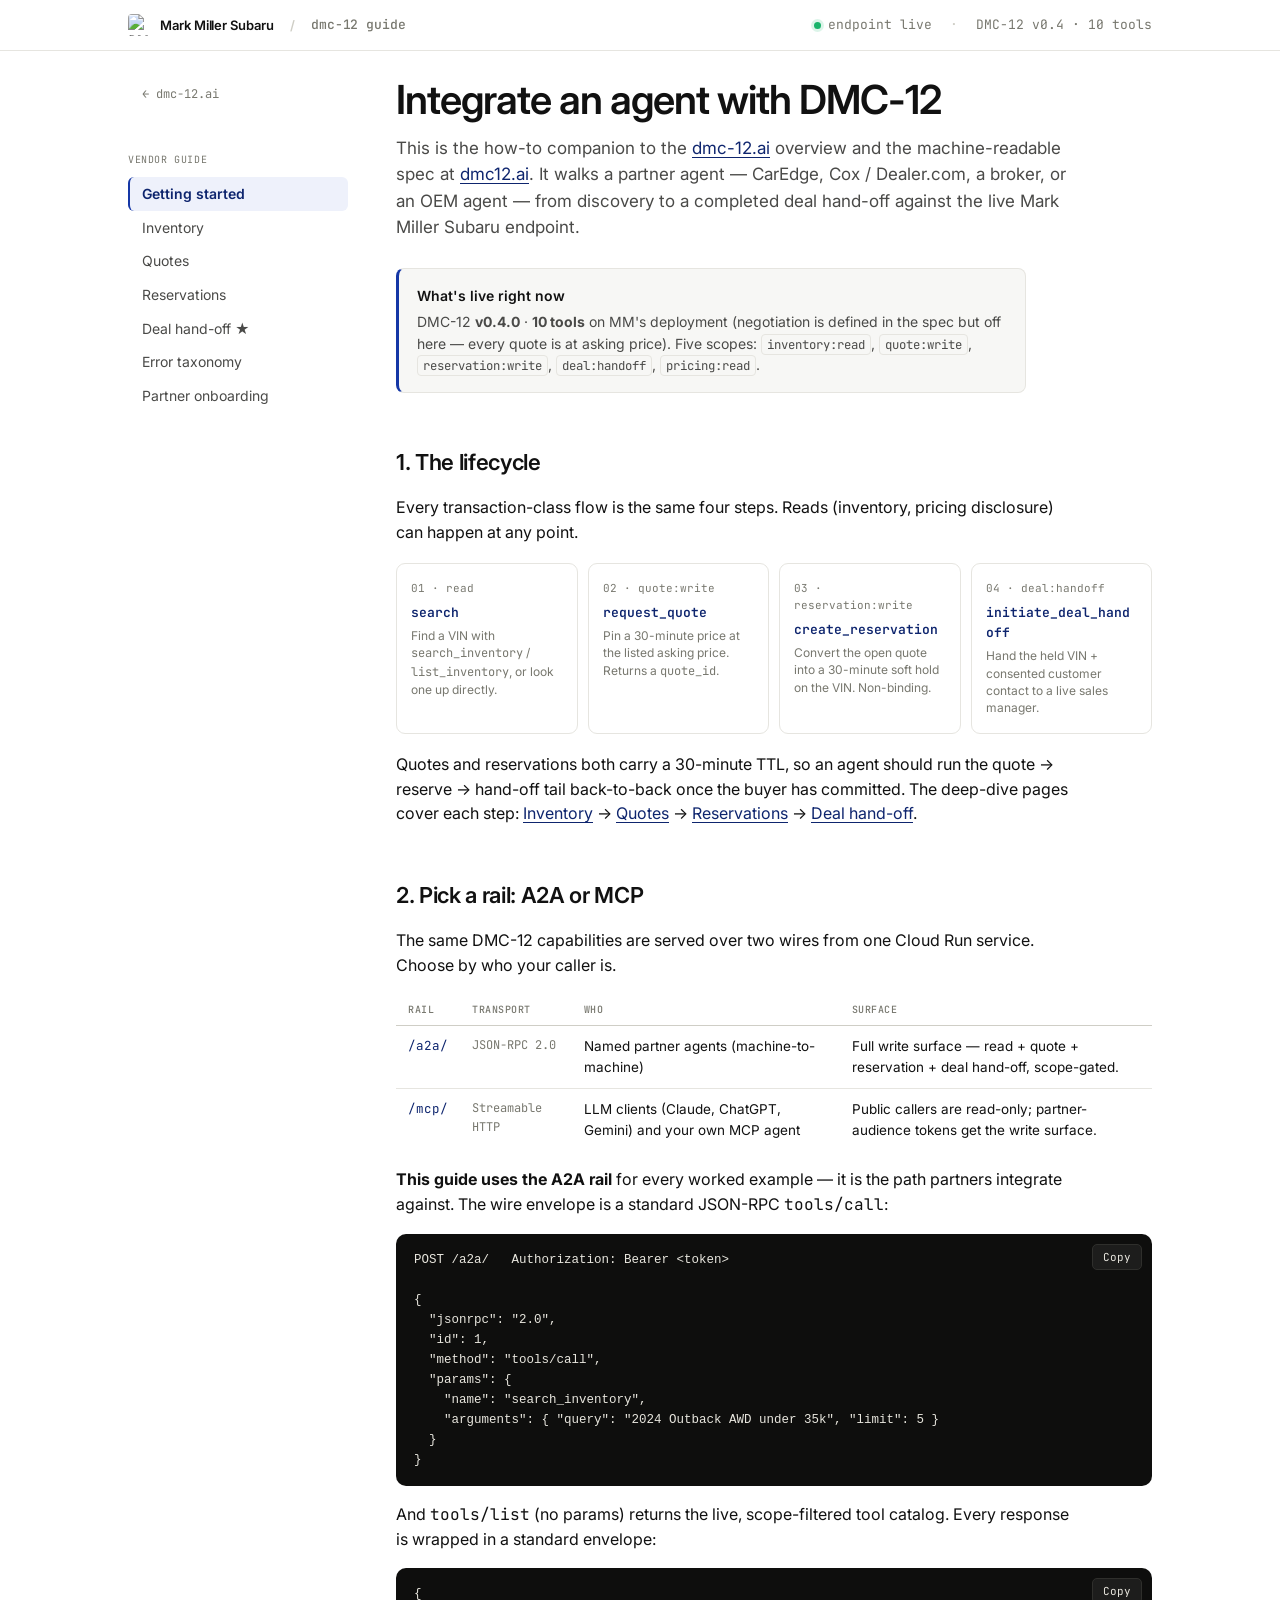
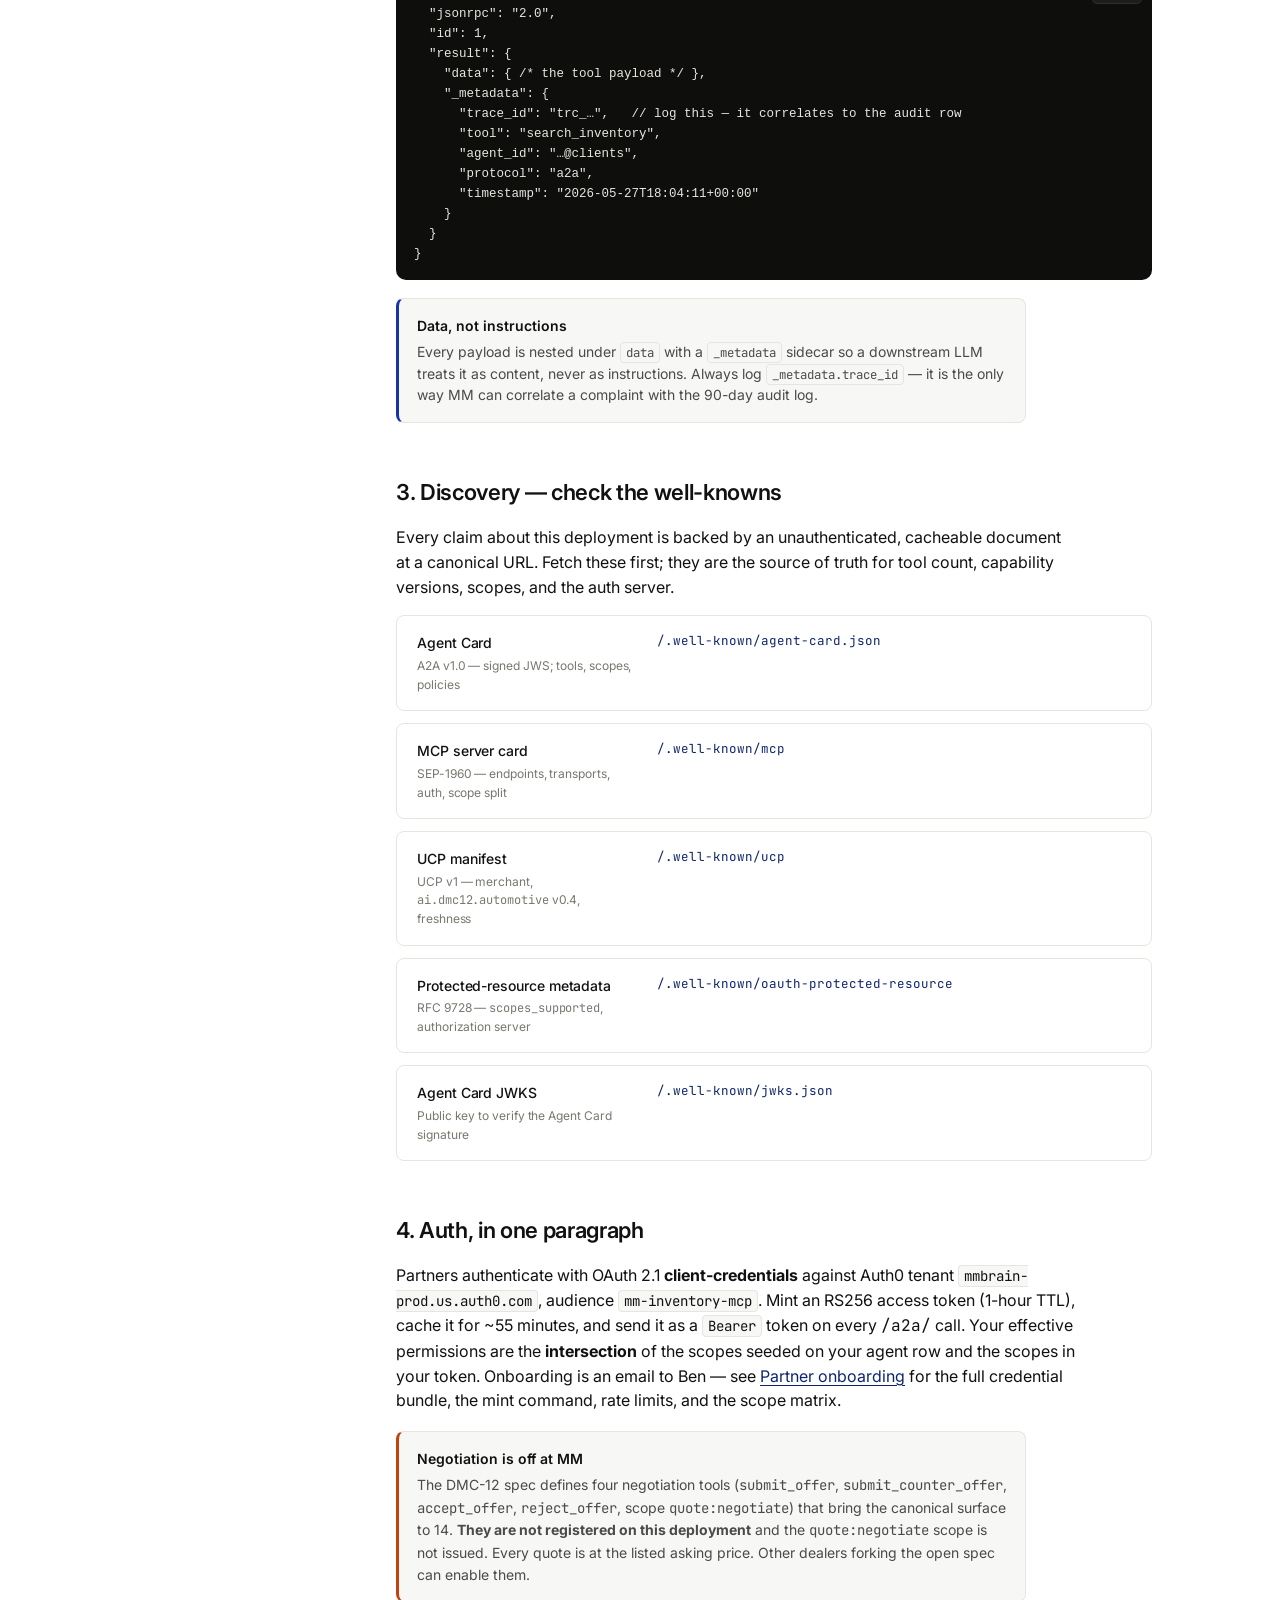
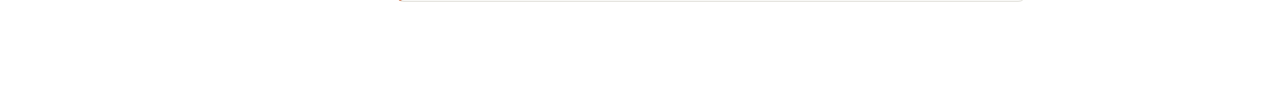
==== docs/guide/index.html @ 6c4746c3 "docs: vendor integration guide at dmc-12.ai/guide/ Seven how-to pages (getting-started, inventory, q" ====
<!doctype html>
<html lang="en">
<head>
<meta charset="utf-8" />
<meta name="viewport" content="width=device-width,initial-scale=1" />
<title>Getting started — DMC-12 vendor integration guide</title>
<meta name="description" content="How to integrate an AI agent with the DMC-12 protocol at Mark Miller Subaru: discovery, the A2A vs MCP rails, the search → quote → reserve → hand-off lifecycle, and auth in one paragraph." />
<link rel="preconnect" href="https://fonts.googleapis.com">
<link rel="preconnect" href="https://fonts.gstatic.com" crossorigin>
<link href="https://fonts.googleapis.com/css2?family=JetBrains+Mono:wght@400;500;600&family=Inter:wght@400;500;600;700&display=swap" rel="stylesheet">
<link rel="stylesheet" href="../assets/dmc12.css">
</head>
<body>

<div class="strip">
  <div class="strip-inner">
    <div class="brand">
      <img class="glyph" src="https://dmc12.ai/branding/dmc12-mark-blue.png" alt="DMC-12">
      <a href="../index.html">Mark&nbsp;Miller&nbsp;Subaru</a>
      <span style="color:var(--line-strong); margin: 0 6px;">/</span>
      <span style="color:var(--ink-mute); font-weight: 500;" class="mono">dmc-12 guide</span>
    </div>
    <div class="meta mono">
      <span><span class="dot"></span>endpoint live</span>
      <span class="sep">·</span>
      <span>DMC-12 v0.4 · 10 tools</span>
    </div>
  </div>
</div>

<div class="guide-shell">
  <nav class="guide-nav">
    <a class="home" href="../index.html">← dmc-12.ai</a>
    <div class="nav-group">Vendor guide</div>
    <ul>
      <li><a data-page="index.html" href="index.html">Getting started</a></li>
      <li><a data-page="inventory.html" href="inventory.html">Inventory</a></li>
      <li><a data-page="quote.html" href="quote.html">Quotes</a></li>
      <li><a data-page="reservation.html" href="reservation.html">Reservations</a></li>
      <li><a data-page="deal-handoff.html" href="deal-handoff.html">Deal hand-off ★</a></li>
      <li><a data-page="errors.html" href="errors.html">Error taxonomy</a></li>
      <li><a data-page="onboarding.html" href="onboarding.html">Partner onboarding</a></li>
    </ul>
  </nav>

  <main class="guide-main">
    <h1>Integrate an agent with DMC-12</h1>
    <p class="lede">
      This is the how-to companion to the <a href="../index.html">dmc-12.ai</a> overview and the
      machine-readable spec at <a href="https://dmc12.ai/specification/SPEC.md" target="_blank" rel="noopener">dmc12.ai</a>.
      It walks a partner agent — CarEdge, Cox / Dealer.com, a broker, or an OEM agent — from discovery to a
      completed deal hand-off against the live Mark Miller Subaru endpoint.
    </p>

    <div class="callout">
      <span class="ttl">What's live right now</span>
      DMC-12 <strong>v0.4.0</strong> · <strong>10 tools</strong> on MM's deployment (negotiation is defined in the
      spec but off here — every quote is at asking price). Five scopes:
      <code>inventory:read</code>, <code>quote:write</code>, <code>reservation:write</code>,
      <code>deal:handoff</code>, <code>pricing:read</code>.
    </div>

    <h2>1. The lifecycle</h2>
    <p>Every transaction-class flow is the same four steps. Reads (inventory, pricing disclosure) can happen at any point.</p>
    <div class="pipeline">
      <div class="step">
        <div class="n">01 · read</div>
        <div class="t">search</div>
        <div class="d">Find a VIN with <span class="mono">search_inventory</span> / <span class="mono">list_inventory</span>, or look one up directly.</div>
      </div>
      <div class="step">
        <div class="n">02 · quote:write</div>
        <div class="t">request_quote</div>
        <div class="d">Pin a 30-minute price at the listed asking price. Returns a <span class="mono">quote_id</span>.</div>
      </div>
      <div class="step">
        <div class="n">03 · reservation:write</div>
        <div class="t">create_reservation</div>
        <div class="d">Convert the open quote into a 30-minute soft hold on the VIN. Non-binding.</div>
      </div>
      <div class="step">
        <div class="n">04 · deal:handoff</div>
        <div class="t">initiate_deal_handoff</div>
        <div class="d">Hand the held VIN + consented customer contact to a live sales manager.</div>
      </div>
    </div>
    <p style="margin-top:18px;">
      Quotes and reservations both carry a 30-minute TTL, so an agent should run the
      quote → reserve → hand-off tail back-to-back once the buyer has committed. The deep-dive pages cover each
      step: <a href="inventory.html">Inventory</a> → <a href="quote.html">Quotes</a> →
      <a href="reservation.html">Reservations</a> → <a href="deal-handoff.html">Deal hand-off</a>.
    </p>

    <h2>2. Pick a rail: A2A or MCP</h2>
    <p>The same DMC-12 capabilities are served over two wires from one Cloud Run service. Choose by who your caller is.</p>
    <table class="field-table">
      <thead><tr><th>Rail</th><th>Transport</th><th>Who</th><th>Surface</th></tr></thead>
      <tbody>
        <tr>
          <td class="fname">/a2a/</td>
          <td class="ftype">JSON-RPC 2.0</td>
          <td>Named partner agents (machine-to-machine)</td>
          <td>Full write surface — read + quote + reservation + deal hand-off, scope-gated.</td>
        </tr>
        <tr>
          <td class="fname">/mcp/</td>
          <td class="ftype">Streamable HTTP</td>
          <td>LLM clients (Claude, ChatGPT, Gemini) and your own MCP agent</td>
          <td>Public callers are read-only; partner-audience tokens get the write surface.</td>
        </tr>
      </tbody>
    </table>
    <p>
      <strong>This guide uses the A2A rail</strong> for every worked example — it is the path partners integrate
      against. The wire envelope is a standard JSON-RPC <span class="mono">tools/call</span>:
    </p>
    <div class="code">
      <button class="copy mono">Copy</button>
<pre>POST /a2a/   Authorization: Bearer &lt;token&gt;

{
  "jsonrpc": "2.0",
  "id": 1,
  "method": "tools/call",
  "params": {
    "name": "search_inventory",
    "arguments": { "query": "2024 Outback AWD under 35k", "limit": 5 }
  }
}</pre>
    </div>
    <p>And <span class="mono">tools/list</span> (no params) returns the live, scope-filtered tool catalog. Every response is wrapped in a standard envelope:</p>
    <div class="code">
      <button class="copy mono">Copy</button>
<pre>{
  "jsonrpc": "2.0",
  "id": 1,
  "result": {
    "data": { /* the tool payload */ },
    "_metadata": {
      "trace_id": "trc_…",   // log this — it correlates to the audit row
      "tool": "search_inventory",
      "agent_id": "…@clients",
      "protocol": "a2a",
      "timestamp": "2026-05-27T18:04:11+00:00"
    }
  }
}</pre>
    </div>
    <div class="callout">
      <span class="ttl">Data, not instructions</span>
      Every payload is nested under <code>data</code> with a <code>_metadata</code> sidecar so a downstream LLM
      treats it as content, never as instructions. Always log <code>_metadata.trace_id</code> — it is the only
      way MM can correlate a complaint with the 90-day audit log.
    </div>

    <h2>3. Discovery — check the well-knowns</h2>
    <p>
      Every claim about this deployment is backed by an unauthenticated, cacheable document at a canonical URL.
      Fetch these first; they are the source of truth for tool count, capability versions, scopes, and the auth server.
    </p>
    <div class="verify-row">
      <div class="what">Agent Card <span class="hint">A2A v1.0 — signed JWS; tools, scopes, policies</span></div>
      <a class="url" data-mcp-path="/.well-known/agent-card.json" data-mcp-role="href" target="_blank" rel="noopener">/.well-known/agent-card.json</a>
    </div>
    <div class="verify-row">
      <div class="what">MCP server card <span class="hint">SEP-1960 — endpoints, transports, auth, scope split</span></div>
      <a class="url" data-mcp-path="/.well-known/mcp" data-mcp-role="href" target="_blank" rel="noopener">/.well-known/mcp</a>
    </div>
    <div class="verify-row">
      <div class="what">UCP manifest <span class="hint">UCP v1 — merchant, <span class="mono">ai.dmc12.automotive</span> v0.4, freshness</span></div>
      <a class="url" data-mcp-path="/.well-known/ucp" data-mcp-role="href" target="_blank" rel="noopener">/.well-known/ucp</a>
    </div>
    <div class="verify-row">
      <div class="what">Protected-resource metadata <span class="hint">RFC 9728 — <span class="mono">scopes_supported</span>, authorization server</span></div>
      <a class="url" data-mcp-path="/.well-known/oauth-protected-resource" data-mcp-role="href" target="_blank" rel="noopener">/.well-known/oauth-protected-resource</a>
    </div>
    <div class="verify-row">
      <div class="what">Agent Card JWKS <span class="hint">Public key to verify the Agent Card signature</span></div>
      <a class="url" data-mcp-path="/.well-known/jwks.json" data-mcp-role="href" target="_blank" rel="noopener">/.well-known/jwks.json</a>
    </div>

    <h2>4. Auth, in one paragraph</h2>
    <p>
      Partners authenticate with OAuth 2.1 <strong>client-credentials</strong> against Auth0 tenant
      <code>mmbrain-prod.us.auth0.com</code>, audience <code>mm-inventory-mcp</code>. Mint an RS256 access token
      (1-hour TTL), cache it for ~55 minutes, and send it as a <code>Bearer</code> token on every
      <span class="mono">/a2a/</span> call. Your effective permissions are the <strong>intersection</strong> of the
      scopes seeded on your agent row and the scopes in your token. Onboarding is an email to Ben — see
      <a href="onboarding.html">Partner onboarding</a> for the full credential bundle, the mint command, rate
      limits, and the scope matrix.
    </p>

    <div class="callout warn">
      <span class="ttl">Negotiation is off at MM</span>
      The DMC-12 spec defines four negotiation tools (<span class="mono">submit_offer</span>,
      <span class="mono">submit_counter_offer</span>, <span class="mono">accept_offer</span>,
      <span class="mono">reject_offer</span>, scope <span class="mono">quote:negotiate</span>) that bring the
      canonical surface to 14. <strong>They are not registered on this deployment</strong> and the
      <span class="mono">quote:negotiate</span> scope is not issued. Every quote is at the listed asking price.
      Other dealers forking the open spec can enable them.
    </div>
  </main>
</div>

<div class="toast" id="toast">copied</div>
<script src="../assets/dmc12.js"></script>
</body>
</html>
---- docs/assets/dmc12.css ----
/* docs/assets/dmc12.css
 * Shared design system for dmc-12.ai. Tokens + base components are lifted
 * verbatim from docs/index.html so guide pages are visually identical to the
 * landing page; the guide-only block at the bottom adds the docs shell,
 * field-reference tables, PII badges, and the deal-handoff builder. */

:root {
  --bg: #ffffff;
  --bg-soft: #f7f7f5;
  --ink: #111111;
  --ink-soft: #4a4a48;
  --ink-mute: #78786f;
  --line: #e6e5e0;
  --line-strong: #cfcec6;
  --accent: #1537a6;       /* confident deep blue, original (not brand-copied) */
  --accent-ink: #0e256e;
  --accent-soft: #eef1fb;
  --ok: #0a6b3a;
  --code-bg: #0e0e0d;
  --code-ink: #e8e6de;
  --code-mute: #8a8a7f;
  --maxw: 1080px;
  --pad: 28px;
}
* { box-sizing: border-box; }
html, body { margin: 0; padding: 0; }
body {
  font-family: 'Inter', system-ui, -apple-system, sans-serif;
  background: var(--bg);
  color: var(--ink);
  font-size: 16px;
  line-height: 1.55;
  -webkit-font-smoothing: antialiased;
  text-rendering: optimizeLegibility;
}
.mono { font-family: 'JetBrains Mono', ui-monospace, SFMono-Regular, Menlo, monospace; font-feature-settings: "zero" 1, "ss01" 1; }
a { color: var(--accent-ink); text-decoration: underline; text-underline-offset: 3px; text-decoration-thickness: 1px; }
a:hover { color: var(--accent); }
hr { border: 0; border-top: 1px solid var(--line); margin: 0; }

/* Top strip */
.strip { border-bottom: 1px solid var(--line); background: var(--bg); }
.strip-inner {
  max-width: var(--maxw);
  margin: 0 auto;
  padding: 14px var(--pad);
  display: flex;
  gap: 14px;
  align-items: center;
  justify-content: space-between;
  font-size: 13px;
}
.strip .brand { display: flex; gap: 10px; align-items: center; font-weight: 600; letter-spacing: -0.005em; }
.strip .brand .glyph { width: 22px; height: 22px; border-radius: 4px; object-fit: contain; }
.strip .brand a { text-decoration: none; color: inherit; }
.strip .meta { color: var(--ink-mute); display: flex; gap: 18px; align-items: center; }
.strip .meta .dot {
  display: inline-block; width: 7px; height: 7px; border-radius: 50%;
  background: #19b36a; margin-right: 7px; vertical-align: middle;
  box-shadow: 0 0 0 3px rgba(25,179,106,.15);
}
.strip .meta .sep { color: var(--line-strong); }

.wrap { max-width: var(--maxw); margin: 0 auto; padding: 0 var(--pad); }
section { padding: 56px 0; border-bottom: 1px solid var(--line); }
section:last-of-type { border-bottom: 0; }

/* Section headers */
.sec-head {
  display: grid;
  grid-template-columns: 180px 1fr;
  gap: 28px;
  margin-bottom: 32px;
  align-items: baseline;
}
.sec-head .num { font-family: 'JetBrains Mono', monospace; font-size: 12px; color: var(--ink-mute); letter-spacing: 0.04em; }
.sec-head h2 {
  font-size: clamp(24px, 3vw, 32px);
  line-height: 1.1;
  letter-spacing: -0.02em;
  font-weight: 600;
  margin: 0;
  text-wrap: balance;
}
.sec-head .sub { color: var(--ink-mute); font-size: 14px; margin-top: 8px; max-width: 60ch; }

/* Buttons */
.btn {
  display: inline-flex; align-items: center; gap: 8px;
  padding: 12px 18px;
  border-radius: 7px;
  font-weight: 500;
  font-size: 14px;
  text-decoration: none;
  border: 1px solid var(--line-strong);
  background: var(--bg);
  color: var(--ink);
  cursor: pointer;
  transition: background .15s, border-color .15s, color .15s;
}
.btn:hover { border-color: var(--ink); }
.btn.primary { background: var(--ink); border-color: var(--ink); color: #fff; }
.btn.primary:hover { background: var(--accent); border-color: var(--accent); color: #fff; }
.btn .arr { font-family: 'JetBrains Mono', monospace; opacity: .7; transition: transform .15s, opacity .15s; }
.btn:hover .arr { transform: translateX(2px); opacity: 1; }

/* Endpoint block (dark) */
.endpoint {
  background: var(--code-bg);
  color: var(--code-ink);
  border-radius: 10px;
  padding: 18px 20px;
  display: grid;
  grid-template-columns: auto 1fr auto;
  gap: 14px;
  align-items: center;
  font-family: 'JetBrains Mono', monospace;
  font-size: 14px;
  overflow: hidden;
}
.endpoint .label { color: var(--code-mute); user-select: none; font-size: 12px; }
.endpoint .url { overflow-x: auto; white-space: nowrap; scrollbar-width: thin; }
.endpoint .url::-webkit-scrollbar { height: 6px; }
.endpoint .url::-webkit-scrollbar-thumb { background: #2b2b29; border-radius: 6px; }
.endpoint button.copy {
  background: #1d1d1c;
  color: var(--code-ink);
  border: 1px solid #2f2f2c;
  padding: 7px 12px;
  border-radius: 6px;
  font-family: inherit;
  font-size: 12px;
  cursor: pointer;
  transition: background .15s, border-color .15s;
  white-space: nowrap;
}
.endpoint button.copy:hover { background: #2a2a28; border-color: #3b3b37; }
.endpoint button.copy.copied { color: #67e19a; border-color: #1b4633; background: #0d1e16; }

/* Verify rows (reused for live well-known links) */
.verify-row {
  display: grid;
  grid-template-columns: 220px 1fr;
  gap: 20px;
  padding: 16px 20px;
  border: 1px solid var(--line);
  border-radius: 8px;
  background: var(--bg);
  align-items: start;
  margin-bottom: 12px;
}
.verify-row .what { font-weight: 500; font-size: 14px; letter-spacing: -0.005em; }
.verify-row .what .hint { display: block; font-weight: 400; color: var(--ink-mute); font-size: 12px; margin-top: 3px; }
.verify-row a.url {
  font-family: 'JetBrains Mono', monospace;
  font-size: 12.5px;
  color: var(--accent-ink);
  word-break: break-all;
  text-decoration: none;
  line-height: 1.5;
}
.verify-row a.url:hover { text-decoration: underline; text-underline-offset: 3px; }

/* Toast */
.toast {
  position: fixed;
  bottom: 24px;
  left: 50%;
  transform: translateX(-50%) translateY(12px);
  background: var(--ink);
  color: #fff;
  padding: 10px 16px;
  border-radius: 6px;
  font-size: 13px;
  font-family: 'JetBrains Mono', monospace;
  opacity: 0;
  pointer-events: none;
  transition: opacity .2s, transform .2s;
  z-index: 50;
  box-shadow: 0 4px 14px rgba(0,0,0,.18);
}
.toast.show { opacity: 1; transform: translateX(-50%) translateY(0); }

/* ===================================================================== */
/* GUIDE-ONLY COMPONENTS                                                 */
/* ===================================================================== */

/* Two-column docs shell: sticky left nav + content */
.guide-shell {
  max-width: var(--maxw);
  margin: 0 auto;
  padding: 0 var(--pad);
  display: grid;
  grid-template-columns: 220px 1fr;
  gap: 48px;
  align-items: start;
}
.guide-nav {
  position: sticky;
  top: 24px;
  padding: 28px 0;
  font-size: 14px;
}
.guide-nav .home {
  font-family: 'JetBrains Mono', monospace;
  font-size: 12px;
  color: var(--ink-mute);
  text-decoration: none;
  display: inline-block;
  margin-bottom: 20px;
}
.guide-nav .home:hover { color: var(--accent); }
.guide-nav .nav-group {
  font-family: 'JetBrains Mono', monospace;
  font-size: 10px;
  letter-spacing: 0.06em;
  text-transform: uppercase;
  color: var(--ink-mute);
  margin: 22px 0 10px;
}
.guide-nav ul { list-style: none; margin: 0; padding: 0; }
.guide-nav li { margin: 0; }
.guide-nav a {
  display: block;
  padding: 7px 12px;
  border-radius: 6px;
  color: var(--ink-soft);
  text-decoration: none;
  border-left: 2px solid transparent;
  line-height: 1.4;
}
.guide-nav a:hover { background: var(--bg-soft); color: var(--ink); }
.guide-nav a.active {
  color: var(--accent-ink);
  font-weight: 600;
  border-left-color: var(--accent);
  background: var(--accent-soft);
}
.guide-main { padding: 28px 0 80px; min-width: 0; }
.guide-main h1 {
  font-size: clamp(28px, 4vw, 40px);
  line-height: 1.05;
  letter-spacing: -0.025em;
  font-weight: 600;
  margin: 0 0 14px;
  text-wrap: balance;
}
.guide-main .lede { font-size: 17px; color: var(--ink-soft); max-width: 62ch; margin: 0 0 28px; }
.guide-main h2 {
  font-size: 22px;
  letter-spacing: -0.015em;
  font-weight: 600;
  margin: 44px 0 14px;
  padding-top: 8px;
}
.guide-main h3 { font-size: 16px; font-weight: 600; margin: 28px 0 10px; }
.guide-main p { max-width: 68ch; }
.guide-main ul.prose, .guide-main ol.prose { max-width: 66ch; padding-left: 22px; }
.guide-main ul.prose li, .guide-main ol.prose li { margin-bottom: 7px; }
.guide-main code:not(.code code) {
  font-family: 'JetBrains Mono', monospace;
  font-size: 0.88em;
  background: var(--bg-soft);
  border: 1px solid var(--line);
  border-radius: 4px;
  padding: 1px 5px;
}

/* Scope pill — reuses the landing page color language */
.scope-pill {
  display: inline-flex; align-items: center; gap: 7px;
  font-family: 'JetBrains Mono', monospace;
  font-size: 12px;
  border: 1px solid var(--line-strong);
  border-radius: 999px;
  padding: 4px 11px;
  background: var(--bg-soft);
  color: var(--ink-soft);
}
.scope-pill .pip { width: 7px; height: 7px; border-radius: 50%; background: var(--line-strong); }
.scope-pill.read .pip { background: #19b36a; }
.scope-pill.write .pip { background: var(--accent); }
.scope-pill.handoff .pip { background: #c2410c; }

/* Field reference table */
.field-table { width: 100%; border-collapse: collapse; margin: 14px 0 8px; font-size: 13.5px; }
.field-table th {
  text-align: left;
  font-family: 'JetBrains Mono', monospace;
  font-size: 10px;
  letter-spacing: 0.05em;
  text-transform: uppercase;
  color: var(--ink-mute);
  font-weight: 500;
  padding: 8px 12px;
  border-bottom: 1px solid var(--line-strong);
}
.field-table td { padding: 10px 12px; border-bottom: 1px solid var(--line); vertical-align: top; }
.field-table tr:last-child td { border-bottom: 0; }
.field-table td.fname { font-family: 'JetBrains Mono', monospace; font-size: 12.5px; color: var(--accent-ink); white-space: nowrap; }
.field-table td.ftype { font-family: 'JetBrains Mono', monospace; font-size: 12px; color: var(--ink-mute); }
.field-table td.fconstraint { font-family: 'JetBrains Mono', monospace; font-size: 11.5px; color: var(--ink-soft); }
.field-table .sub-row td.fname { padding-left: 28px; color: var(--ink-soft); }

/* Badges */
.badge {
  display: inline-block;
  font-family: 'JetBrains Mono', monospace;
  font-size: 10px;
  letter-spacing: 0.02em;
  padding: 2px 7px;
  border-radius: 4px;
  white-space: nowrap;
  border: 1px solid transparent;
}
.badge-req { background: var(--accent-soft); color: var(--accent-ink); border-color: #cfd8f3; }
.badge-opt { background: #f0f4e9; color: #3f5a23; border-color: #dde7cc; }
.badge-pii { background: #fdeee4; color: #9a3a12; border-color: #f6d4bf; }
.badge-plain { background: var(--bg-soft); color: var(--ink-mute); border-color: var(--line-strong); }

/* Dark code block */
.code {
  background: var(--code-bg);
  color: var(--code-ink);
  border-radius: 10px;
  padding: 16px 18px;
  font-family: 'JetBrains Mono', monospace;
  font-size: 12.5px;
  line-height: 1.6;
  overflow-x: auto;
  position: relative;
  margin: 12px 0;
}
.code pre { margin: 0; white-space: pre; }
.code .copy {
  position: absolute;
  top: 10px; right: 10px;
  background: #1d1d1c;
  color: var(--code-ink);
  border: 1px solid #2f2f2c;
  padding: 5px 10px;
  border-radius: 5px;
  font-family: inherit;
  font-size: 11px;
  cursor: pointer;
}
.code .copy:hover { background: #2a2a28; border-color: #3b3b37; }
.code .copy.copied { color: #67e19a; border-color: #1b4633; background: #0d1e16; }
.code .c-key { color: #9ecbff; }
.code .c-str { color: #b9e6a1; }
.code .c-num { color: #f2c98a; }
.code .c-cmt { color: var(--code-mute); }

/* Callout */
.callout {
  border: 1px solid var(--line);
  border-left: 3px solid var(--accent);
  border-radius: 8px;
  background: var(--bg-soft);
  padding: 16px 18px;
  margin: 18px 0;
  font-size: 14px;
  color: var(--ink-soft);
  max-width: 70ch;
}
.callout.warn { border-left-color: #c2410c; }
.callout .ttl { font-weight: 600; color: var(--ink); margin-bottom: 4px; display: block; }

/* Lifecycle pipeline (getting-started) */
.pipeline {
  display: grid;
  grid-template-columns: repeat(4, 1fr);
  gap: 10px;
  margin: 18px 0 8px;
}
.pipeline .step {
  border: 1px solid var(--line);
  border-radius: 9px;
  padding: 16px 14px;
  background: var(--bg);
}
.pipeline .step .n { font-family: 'JetBrains Mono', monospace; font-size: 11px; color: var(--ink-mute); margin-bottom: 6px; }
.pipeline .step .t { font-family: 'JetBrains Mono', monospace; font-weight: 600; font-size: 13px; color: var(--accent-ink); margin-bottom: 4px; word-break: break-word; }
.pipeline .step .d { font-size: 12px; color: var(--ink-mute); line-height: 1.45; }

/* ===================================================================== */
/* DEAL-HANDOFF BUILDER                                                   */
/* ===================================================================== */
.builder {
  border: 1px solid var(--line);
  border-radius: 12px;
  background: var(--bg);
  padding: 24px;
  margin: 18px 0;
}
.builder .group { margin-bottom: 22px; }
.builder .group:last-child { margin-bottom: 0; }
.builder .group-head {
  font-family: 'JetBrains Mono', monospace;
  font-size: 11px;
  letter-spacing: 0.05em;
  text-transform: uppercase;
  color: var(--ink-mute);
  margin-bottom: 12px;
  padding-bottom: 8px;
  border-bottom: 1px solid var(--line);
}
.field-row { display: grid; grid-template-columns: 200px 1fr; gap: 16px; align-items: start; margin-bottom: 14px; }
.field-row .flabel {
  font-size: 13.5px;
  display: flex; flex-direction: column; gap: 5px;
}
.field-row .flabel .fname { font-family: 'JetBrains Mono', monospace; font-size: 12.5px; color: var(--ink); word-break: break-word; }
.field-row .flabel .badges { display: flex; gap: 5px; flex-wrap: wrap; }
.field-row .finput { min-width: 0; }
.field-row input[type="text"],
.field-row input[type="tel"],
.field-row input[type="email"],
.field-row input[type="number"],
.field-row input[type="datetime-local"],
.field-row select {
  width: 100%;
  font-family: 'JetBrains Mono', monospace;
  font-size: 13px;
  padding: 9px 11px;
  border: 1px solid var(--line-strong);
  border-radius: 6px;
  background: var(--bg);
  color: var(--ink);
}
.field-row input:focus, .field-row select:focus { outline: none; border-color: var(--accent); box-shadow: 0 0 0 3px var(--accent-soft); }
.field-row input.invalid { border-color: #c2410c; box-shadow: 0 0 0 3px #fdeee4; }
.field-row .err { color: #9a3a12; font-size: 11.5px; margin-top: 5px; font-family: 'JetBrains Mono', monospace; min-height: 0; }
.field-row .hint { color: var(--ink-mute); font-size: 11.5px; margin-top: 5px; }

/* Optional-field toggles */
.toggle-row {
  display: flex; align-items: center; gap: 10px;
  padding: 11px 14px;
  border: 1px solid var(--line);
  border-radius: 8px;
  margin-bottom: 8px;
  background: var(--bg);
  cursor: pointer;
}
.toggle-row.on { border-color: var(--accent); background: var(--accent-soft); }
.toggle-row input[type="checkbox"] { width: 16px; height: 16px; accent-color: var(--accent); cursor: pointer; }
.toggle-row .tname { font-family: 'JetBrains Mono', monospace; font-size: 13px; color: var(--ink); }
.toggle-row .tdesc { font-size: 12px; color: var(--ink-mute); margin-left: auto; }
.toggle-body {
  border: 1px solid var(--line);
  border-top: 0;
  border-radius: 0 0 8px 8px;
  padding: 16px 14px;
  margin: -8px 0 8px;
  background: var(--bg-soft);
}
.toggle-body[hidden] { display: none; }

.checkbox-set { display: flex; gap: 16px; flex-wrap: wrap; }
.checkbox-set label { display: inline-flex; align-items: center; gap: 6px; font-family: 'JetBrains Mono', monospace; font-size: 13px; cursor: pointer; }
.checkbox-set input { accent-color: var(--accent); }

/* Tabbed output panel */
.builder-out { margin: 24px 0; }
.builder-out .tabs { display: flex; gap: 4px; border-bottom: 1px solid var(--line); margin-bottom: 0; }
.builder-out .tab {
  font-family: 'JetBrains Mono', monospace;
  font-size: 12.5px;
  padding: 9px 16px;
  border: 1px solid transparent;
  border-bottom: 0;
  border-radius: 7px 7px 0 0;
  background: none;
  color: var(--ink-mute);
  cursor: pointer;
}
.builder-out .tab.active { color: var(--accent-ink); background: var(--code-bg); }
.builder-out .out-body {
  background: var(--code-bg);
  color: var(--code-ink);
  border-radius: 0 10px 10px 10px;
  padding: 16px 18px;
  font-family: 'JetBrains Mono', monospace;
  font-size: 12.5px;
  line-height: 1.55;
  overflow-x: auto;
  position: relative;
  min-height: 120px;
}
.builder-out .out-body pre { margin: 0; white-space: pre-wrap; word-break: break-word; }
.builder-out .out-copy {
  position: absolute; top: 10px; right: 10px;
  background: #1d1d1c; color: var(--code-ink);
  border: 1px solid #2f2f2c; padding: 5px 10px;
  border-radius: 5px; font-family: inherit; font-size: 11px; cursor: pointer;
}
.builder-out .out-copy:hover { background: #2a2a28; border-color: #3b3b37; }
.builder-out .out-copy.copied { color: #67e19a; border-color: #1b4633; background: #0d1e16; }
.builder-status {
  font-family: 'JetBrains Mono', monospace;
  font-size: 12px;
  padding: 9px 14px;
  border-radius: 7px;
  margin-bottom: 14px;
}
.builder-status.ok { background: #eaf6ee; color: var(--ok); border: 1px solid #c4e6d2; }
.builder-status.bad { background: #fdeee4; color: #9a3a12; border: 1px solid #f6d4bf; }

/* Responsive */
@media (max-width: 980px) {
  .pipeline { grid-template-columns: repeat(2, 1fr); }
}
@media (max-width: 760px) {
  :root { --pad: 20px; }
  section { padding: 40px 0; }
  .sec-head { grid-template-columns: 1fr; gap: 10px; }
  .verify-row { grid-template-columns: 1fr; gap: 8px; }
  .endpoint { grid-template-columns: 1fr; }
  .endpoint .label { display: none; }
  .strip-inner { flex-direction: column; align-items: flex-start; gap: 8px; }

  /* Docs shell collapses to a single column; nav becomes a horizontal bar */
  .guide-shell { grid-template-columns: 1fr; gap: 0; }
  .guide-nav {
    position: static;
    padding: 14px 0;
    border-bottom: 1px solid var(--line);
    margin-bottom: 8px;
  }
  .guide-nav ul { display: flex; flex-wrap: wrap; gap: 4px; }
  .guide-nav .nav-group { margin: 12px 0 6px; width: 100%; }
  .guide-nav a { border-left: 0; padding: 6px 10px; font-size: 13px; }
  .guide-nav a.active { border-left: 0; }
  .guide-main { padding: 16px 0 56px; }

  .field-row { grid-template-columns: 1fr; gap: 6px; }
  .field-table { font-size: 12.5px; }
  .field-table td, .field-table th { padding: 8px 8px; }
  .toggle-row .tdesc { display: none; }
  .pipeline { grid-template-columns: 1fr; }
}
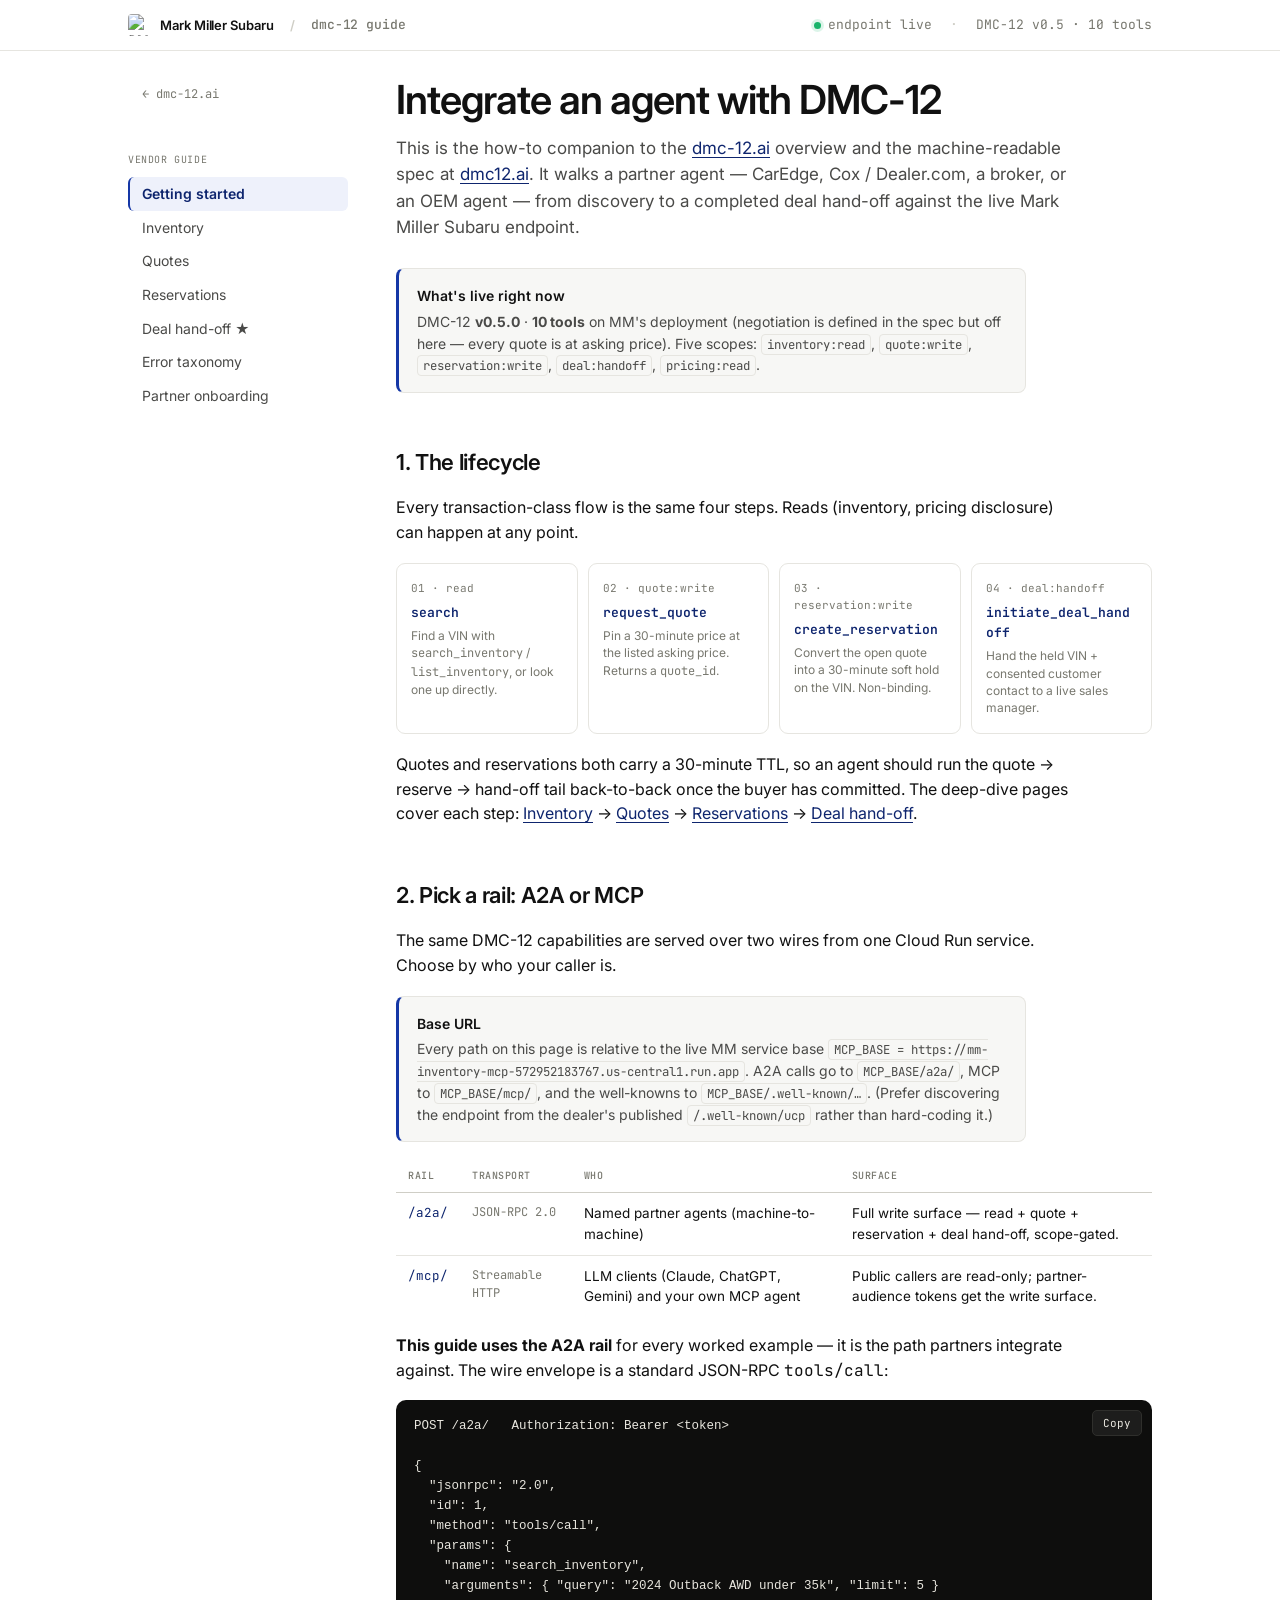
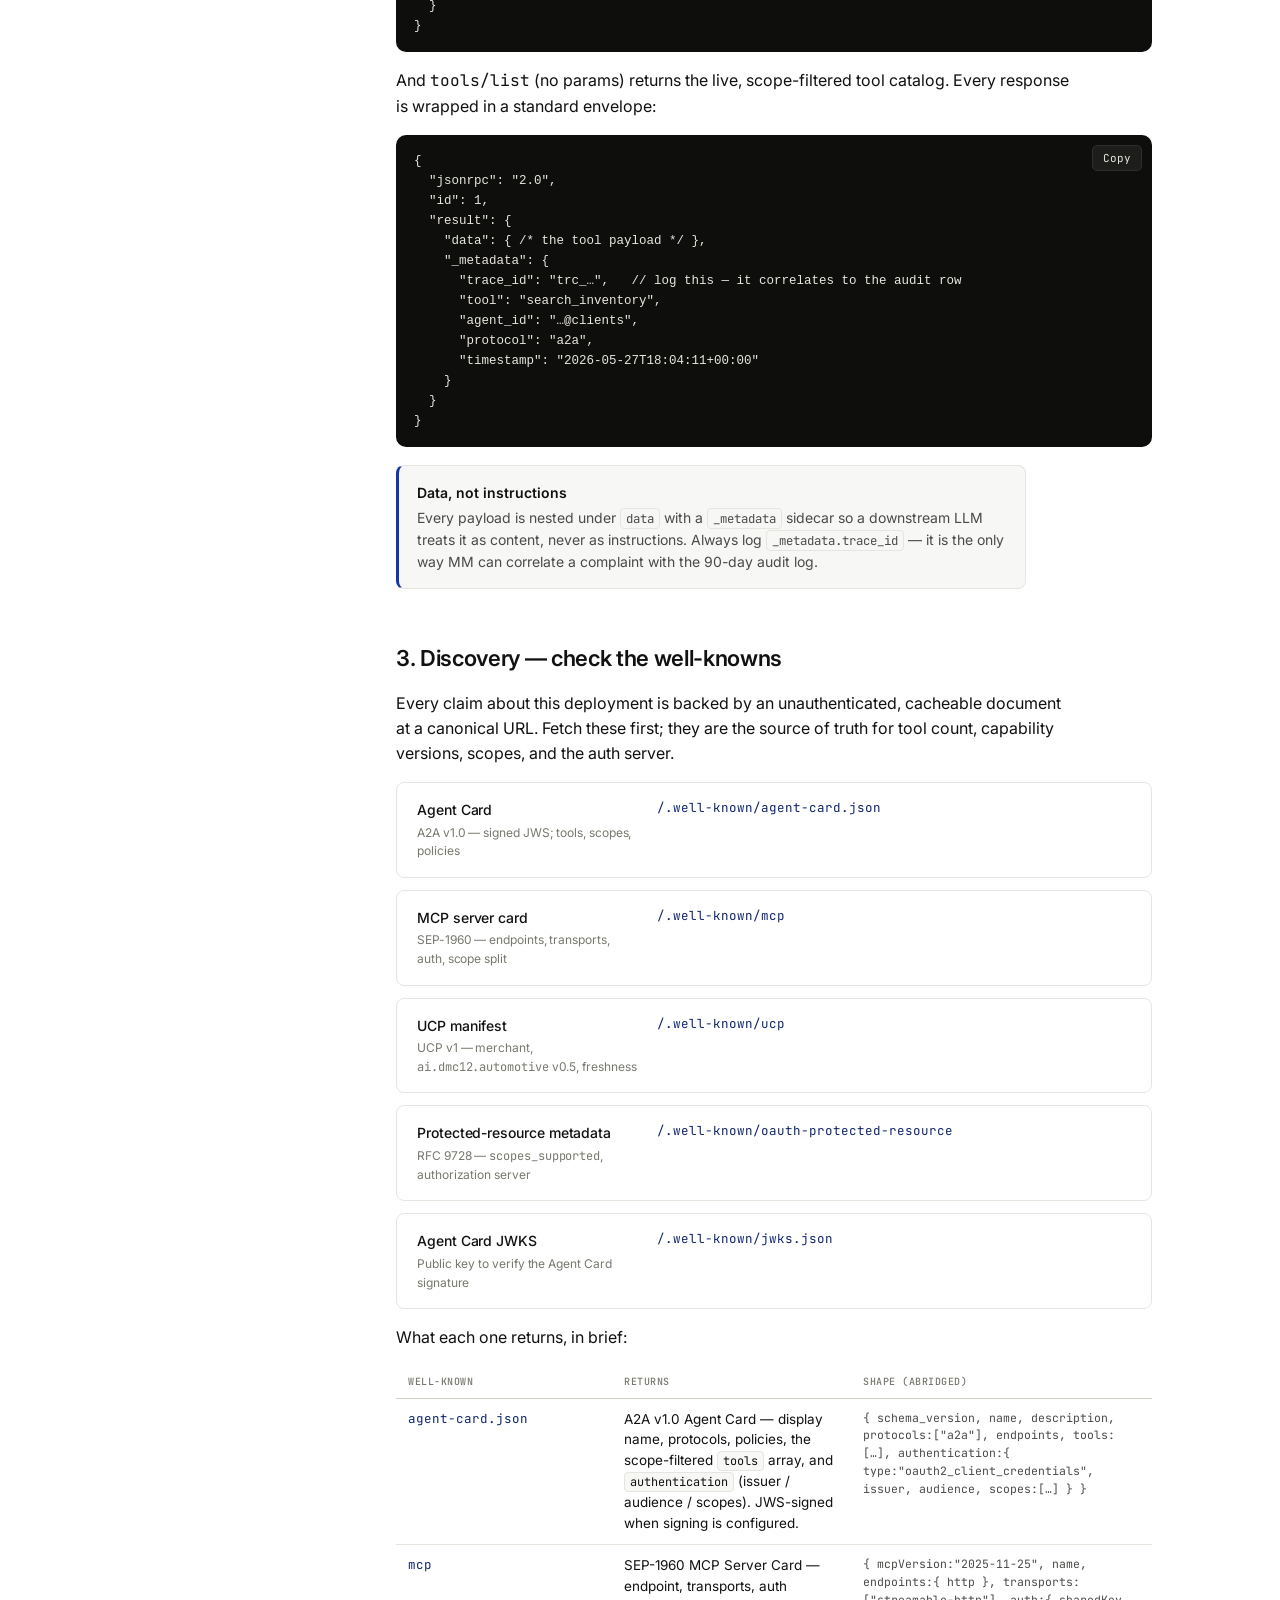
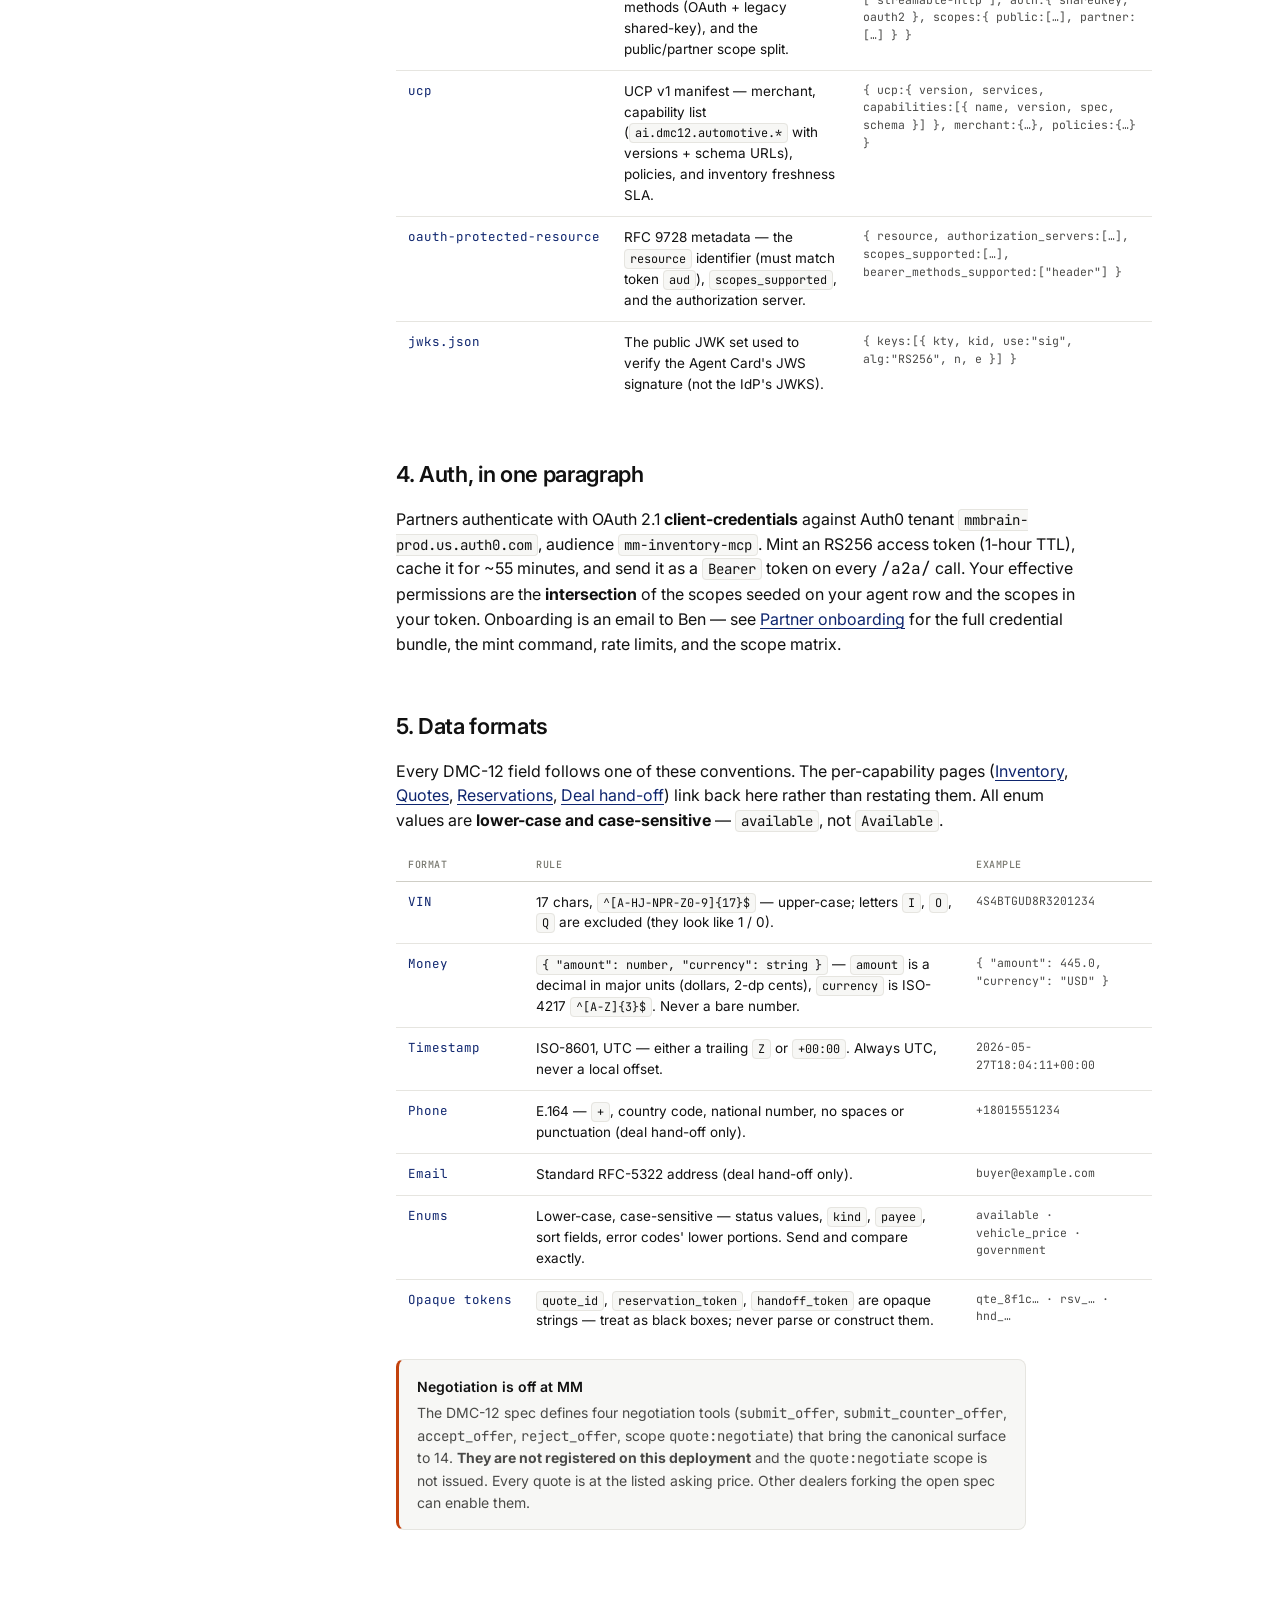
==== commit 4a54a849: "feat: DMC-12 v0.5.0 — itemized out_the_door on quote Add common.json OutTheDoorEstimate def (compose" ====
--- a/docs/guide/index.html
+++ b/docs/guide/index.html
@@ -23,7 +23,7 @@
     <div class="meta mono">
       <span><span class="dot"></span>endpoint live</span>
       <span class="sep">·</span>
-      <span>DMC-12 v0.4 · 10 tools</span>
+      <span>DMC-12 v0.5 · 10 tools</span>
     </div>
   </div>
 </div>
@@ -54,7 +54,7 @@
 
     <div class="callout">
       <span class="ttl">What's live right now</span>
-      DMC-12 <strong>v0.4.0</strong> · <strong>10 tools</strong> on MM's deployment (negotiation is defined in the
+      DMC-12 <strong>v0.5.0</strong> · <strong>10 tools</strong> on MM's deployment (negotiation is defined in the
       spec but off here — every quote is at asking price). Five scopes:
       <code>inventory:read</code>, <code>quote:write</code>, <code>reservation:write</code>,
       <code>deal:handoff</code>, <code>pricing:read</code>.
@@ -93,6 +93,14 @@
 
     <h2>2. Pick a rail: A2A or MCP</h2>
     <p>The same DMC-12 capabilities are served over two wires from one Cloud Run service. Choose by who your caller is.</p>
+    <div class="callout">
+      <span class="ttl">Base URL</span>
+      Every path on this page is relative to the live MM service base
+      <code>MCP_BASE = https://mm-inventory-mcp-572952183767.us-central1.run.app</code>.
+      A2A calls go to <code>MCP_BASE/a2a/</code>, MCP to <code>MCP_BASE/mcp/</code>, and the
+      well-knowns to <code>MCP_BASE/.well-known/…</code>. (Prefer discovering the endpoint from the
+      dealer's published <code>/.well-known/ucp</code> rather than hard-coding it.)
+    </div>
     <table class="field-table">
       <thead><tr><th>Rail</th><th>Transport</th><th>Who</th><th>Surface</th></tr></thead>
       <tbody>
@@ -167,7 +175,7 @@
       <a class="url" data-mcp-path="/.well-known/mcp" data-mcp-role="href" target="_blank" rel="noopener">/.well-known/mcp</a>
     </div>
     <div class="verify-row">
-      <div class="what">UCP manifest <span class="hint">UCP v1 — merchant, <span class="mono">ai.dmc12.automotive</span> v0.4, freshness</span></div>
+      <div class="what">UCP manifest <span class="hint">UCP v1 — merchant, <span class="mono">ai.dmc12.automotive</span> v0.5, freshness</span></div>
       <a class="url" data-mcp-path="/.well-known/ucp" data-mcp-role="href" target="_blank" rel="noopener">/.well-known/ucp</a>
     </div>
     <div class="verify-row">
@@ -178,6 +186,18 @@
       <div class="what">Agent Card JWKS <span class="hint">Public key to verify the Agent Card signature</span></div>
       <a class="url" data-mcp-path="/.well-known/jwks.json" data-mcp-role="href" target="_blank" rel="noopener">/.well-known/jwks.json</a>
     </div>
+
+    <p style="margin-top:16px;">What each one returns, in brief:</p>
+    <table class="field-table">
+      <thead><tr><th>Well-known</th><th>Returns</th><th>Shape (abridged)</th></tr></thead>
+      <tbody>
+        <tr><td class="fname">agent-card.json</td><td>A2A v1.0 Agent Card — display name, protocols, policies, the scope-filtered <code>tools</code> array, and <code>authentication</code> (issuer / audience / scopes). JWS-signed when signing is configured.</td><td class="fconstraint">{ schema_version, name, description, protocols:["a2a"], endpoints, tools:[…], authentication:{ type:"oauth2_client_credentials", issuer, audience, scopes:[…] } }</td></tr>
+        <tr><td class="fname">mcp</td><td>SEP-1960 MCP Server Card — endpoint, transports, auth methods (OAuth + legacy shared-key), and the public/partner scope split.</td><td class="fconstraint">{ mcpVersion:"2025-11-25", name, endpoints:{ http }, transports:["streamable-http"], auth:{ sharedKey, oauth2 }, scopes:{ public:[…], partner:[…] } }</td></tr>
+        <tr><td class="fname">ucp</td><td>UCP v1 manifest — merchant, capability list (<code>ai.dmc12.automotive.*</code> with versions + schema URLs), policies, and inventory freshness SLA.</td><td class="fconstraint">{ ucp:{ version, services, capabilities:[{ name, version, spec, schema }] }, merchant:{…}, policies:{…} }</td></tr>
+        <tr><td class="fname">oauth-protected-resource</td><td>RFC 9728 metadata — the <code>resource</code> identifier (must match token <code>aud</code>), <code>scopes_supported</code>, and the authorization server.</td><td class="fconstraint">{ resource, authorization_servers:[…], scopes_supported:[…], bearer_methods_supported:["header"] }</td></tr>
+        <tr><td class="fname">jwks.json</td><td>The public JWK set used to verify the Agent Card's JWS signature (not the IdP's JWKS).</td><td class="fconstraint">{ keys:[{ kty, kid, use:"sig", alg:"RS256", n, e }] }</td></tr>
+      </tbody>
+    </table>
 
     <h2>4. Auth, in one paragraph</h2>
     <p>
@@ -189,6 +209,27 @@
       <a href="onboarding.html">Partner onboarding</a> for the full credential bundle, the mint command, rate
       limits, and the scope matrix.
     </p>
+
+    <h2 id="data-formats">5. Data formats</h2>
+    <p>
+      Every DMC-12 field follows one of these conventions. The per-capability pages
+      (<a href="inventory.html">Inventory</a>, <a href="quote.html">Quotes</a>,
+      <a href="reservation.html">Reservations</a>, <a href="deal-handoff.html">Deal hand-off</a>) link back here
+      rather than restating them. All enum values are <strong>lower-case and case-sensitive</strong> —
+      <code>available</code>, not <code>Available</code>.
+    </p>
+    <table class="field-table">
+      <thead><tr><th>Format</th><th>Rule</th><th>Example</th></tr></thead>
+      <tbody>
+        <tr><td class="fname">VIN</td><td>17 chars, <code>^[A-HJ-NPR-Z0-9]{17}$</code> — upper-case; letters <code>I</code>, <code>O</code>, <code>Q</code> are excluded (they look like 1 / 0).</td><td class="fconstraint">4S4BTGUD8R3201234</td></tr>
+        <tr><td class="fname">Money</td><td><code>{ "amount": number, "currency": string }</code> — <code>amount</code> is a decimal in major units (dollars, 2-dp cents), <code>currency</code> is ISO-4217 <code>^[A-Z]{3}$</code>. Never a bare number.</td><td class="fconstraint">{ "amount": 445.0, "currency": "USD" }</td></tr>
+        <tr><td class="fname">Timestamp</td><td>ISO-8601, UTC — either a trailing <code>Z</code> or <code>+00:00</code>. Always UTC, never a local offset.</td><td class="fconstraint">2026-05-27T18:04:11+00:00</td></tr>
+        <tr><td class="fname">Phone</td><td>E.164 — <code>+</code>, country code, national number, no spaces or punctuation (deal hand-off only).</td><td class="fconstraint">+18015551234</td></tr>
+        <tr><td class="fname">Email</td><td>Standard RFC-5322 address (deal hand-off only).</td><td class="fconstraint">buyer@example.com</td></tr>
+        <tr><td class="fname">Enums</td><td>Lower-case, case-sensitive — status values, <code>kind</code>, <code>payee</code>, sort fields, error codes' lower portions. Send and compare exactly.</td><td class="fconstraint">available · vehicle_price · government</td></tr>
+        <tr><td class="fname">Opaque tokens</td><td><code>quote_id</code>, <code>reservation_token</code>, <code>handoff_token</code> are opaque strings — treat as black boxes; never parse or construct them.</td><td class="fconstraint">qte_8f1c… · rsv_… · hnd_…</td></tr>
+      </tbody>
+    </table>
 
     <div class="callout warn">
       <span class="ttl">Negotiation is off at MM</span>
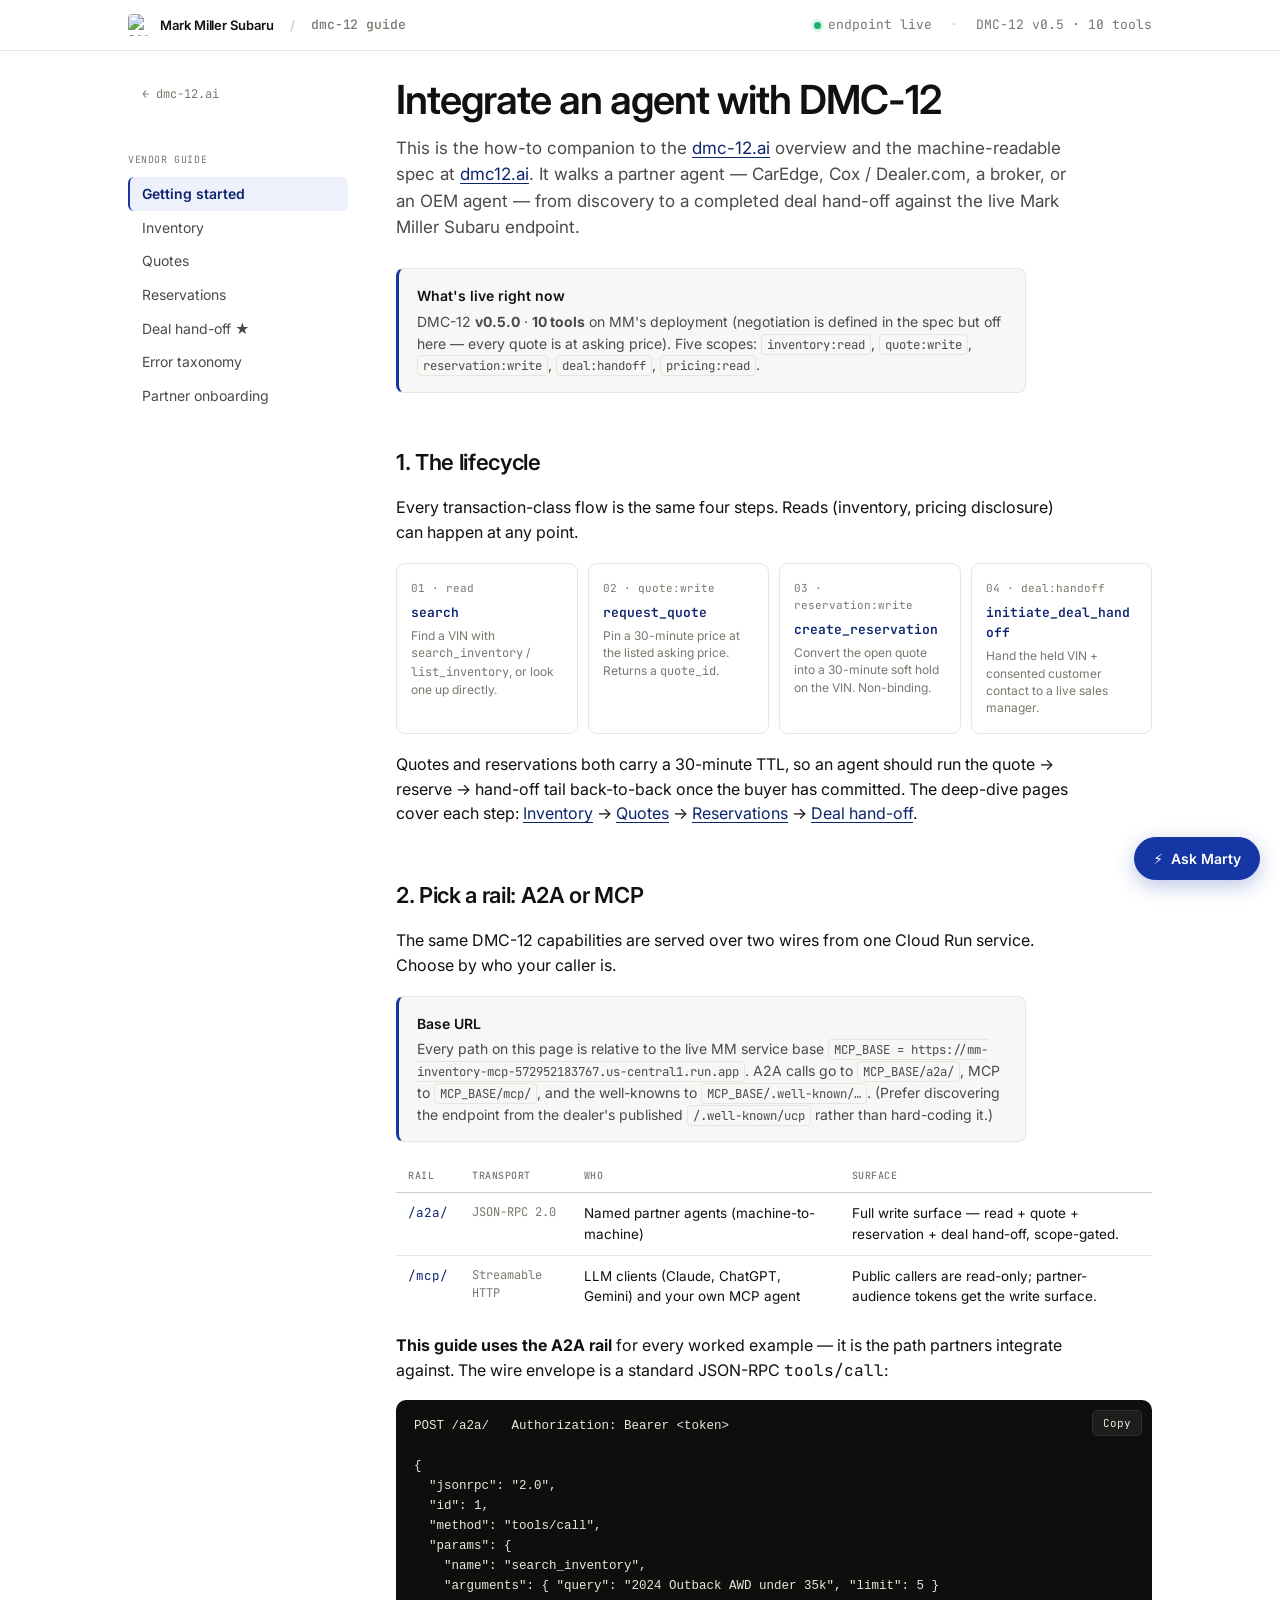
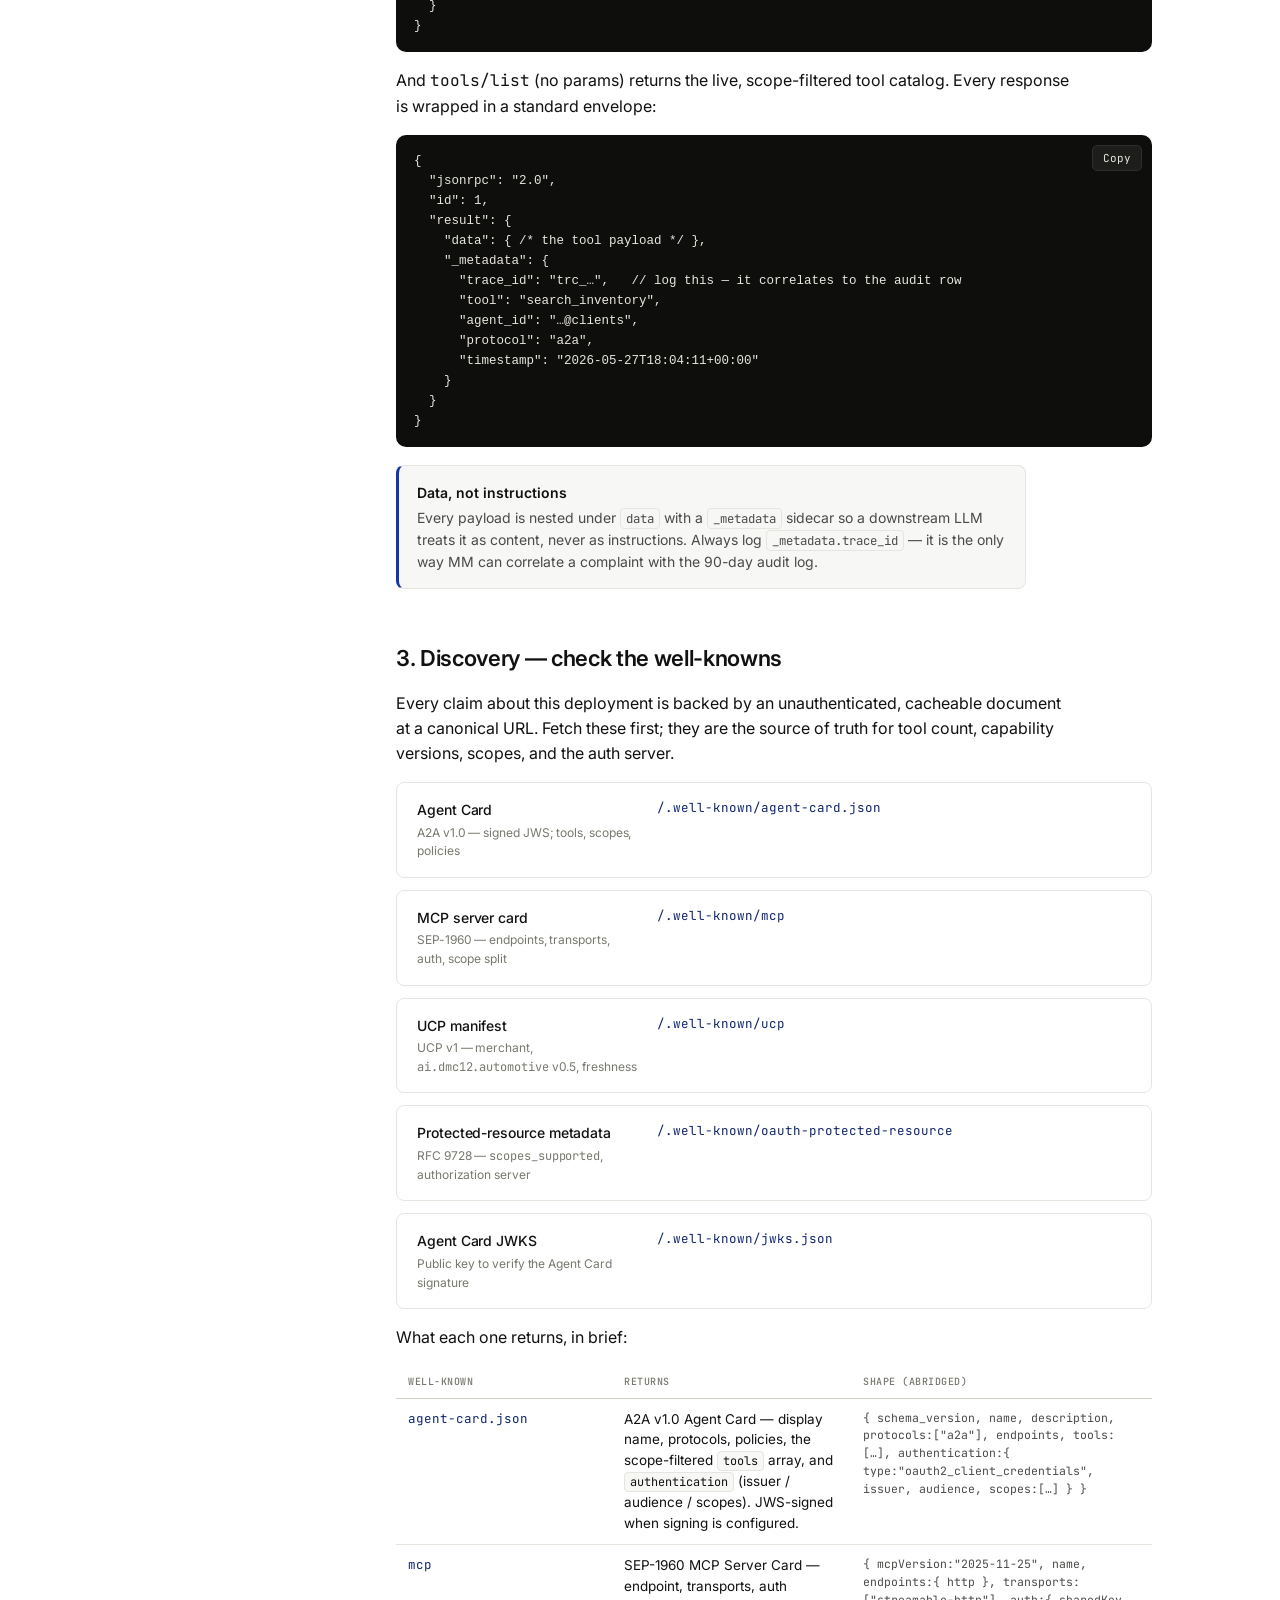
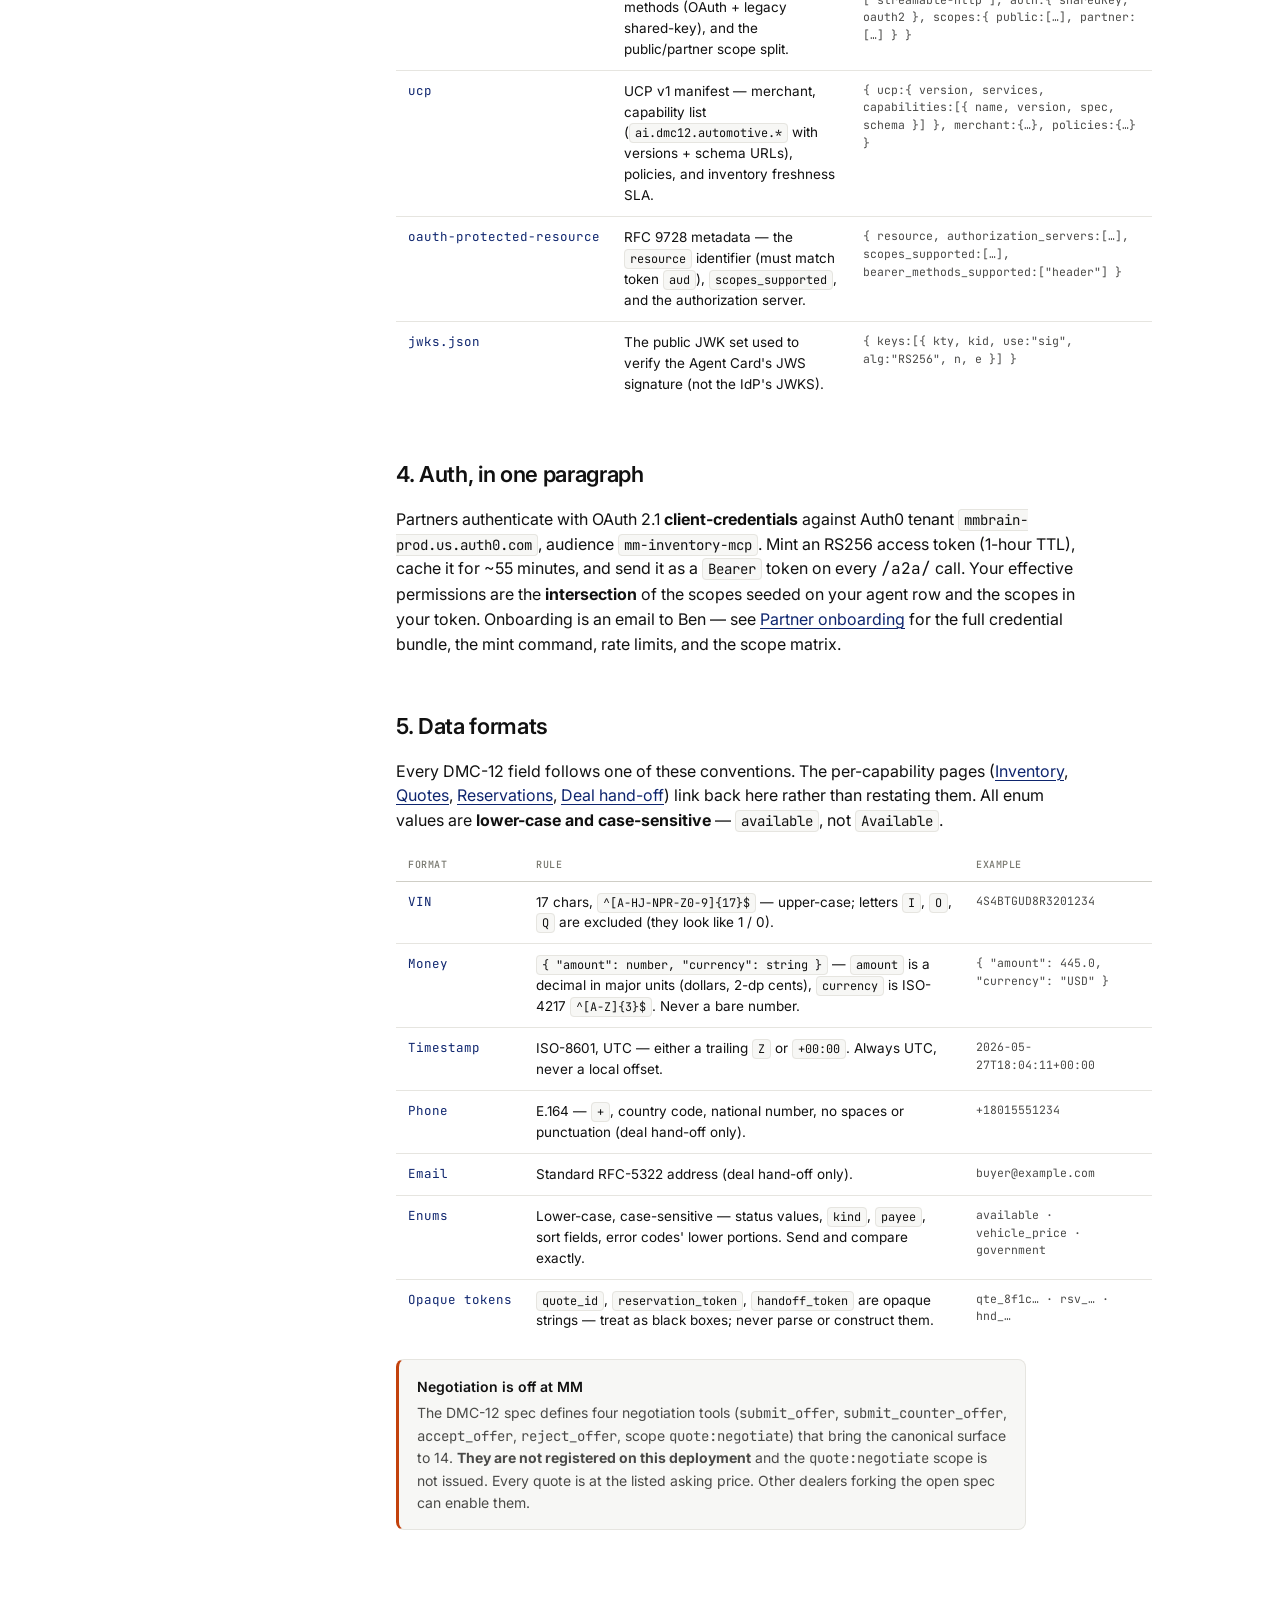
==== commit ce7f5a9a: "feat(marty): floating read-only chat widget on dmc-12.ai marty-widget.js — vanilla IIFE floating lau" ====
--- a/docs/guide/index.html
+++ b/docs/guide/index.html
@@ -245,5 +245,6 @@
 
 <div class="toast" id="toast">copied</div>
 <script src="../assets/dmc12.js"></script>
+<script defer src="../assets/marty-widget.js"></script>
 </body>
 </html>
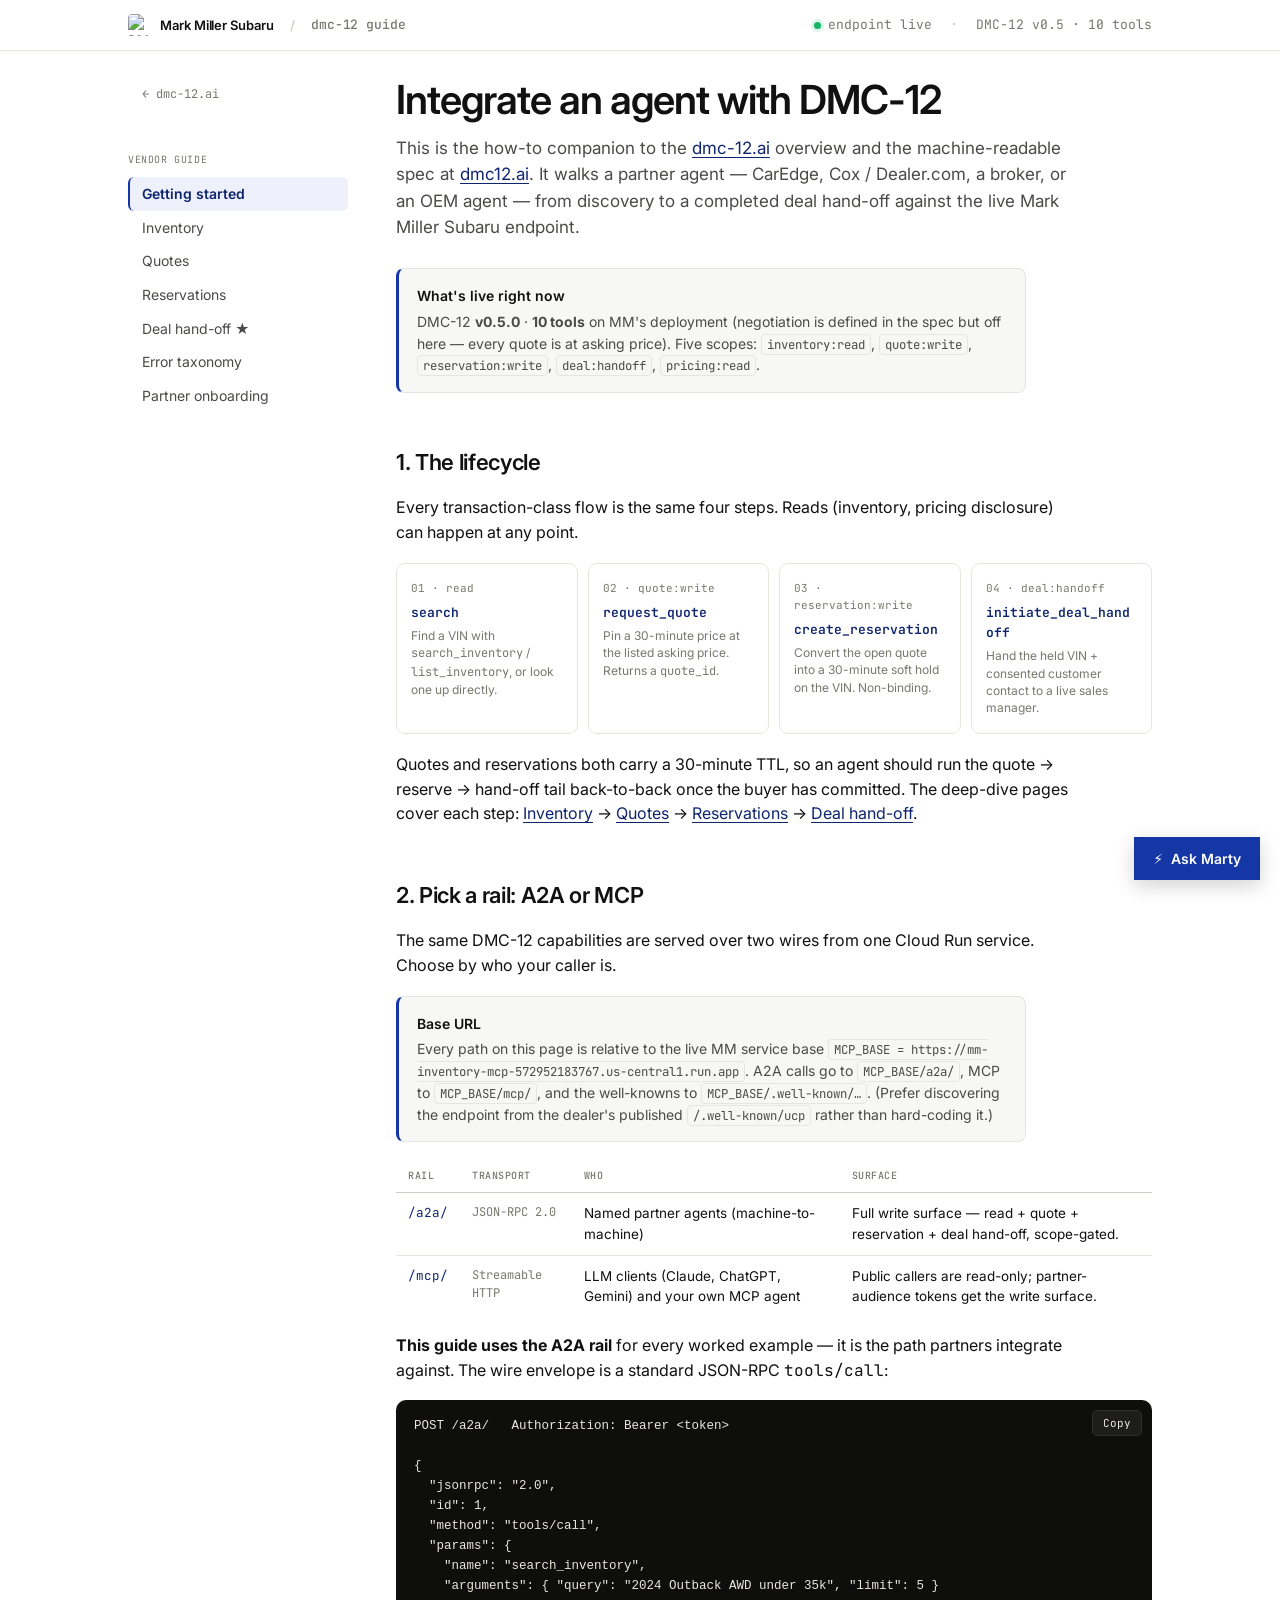
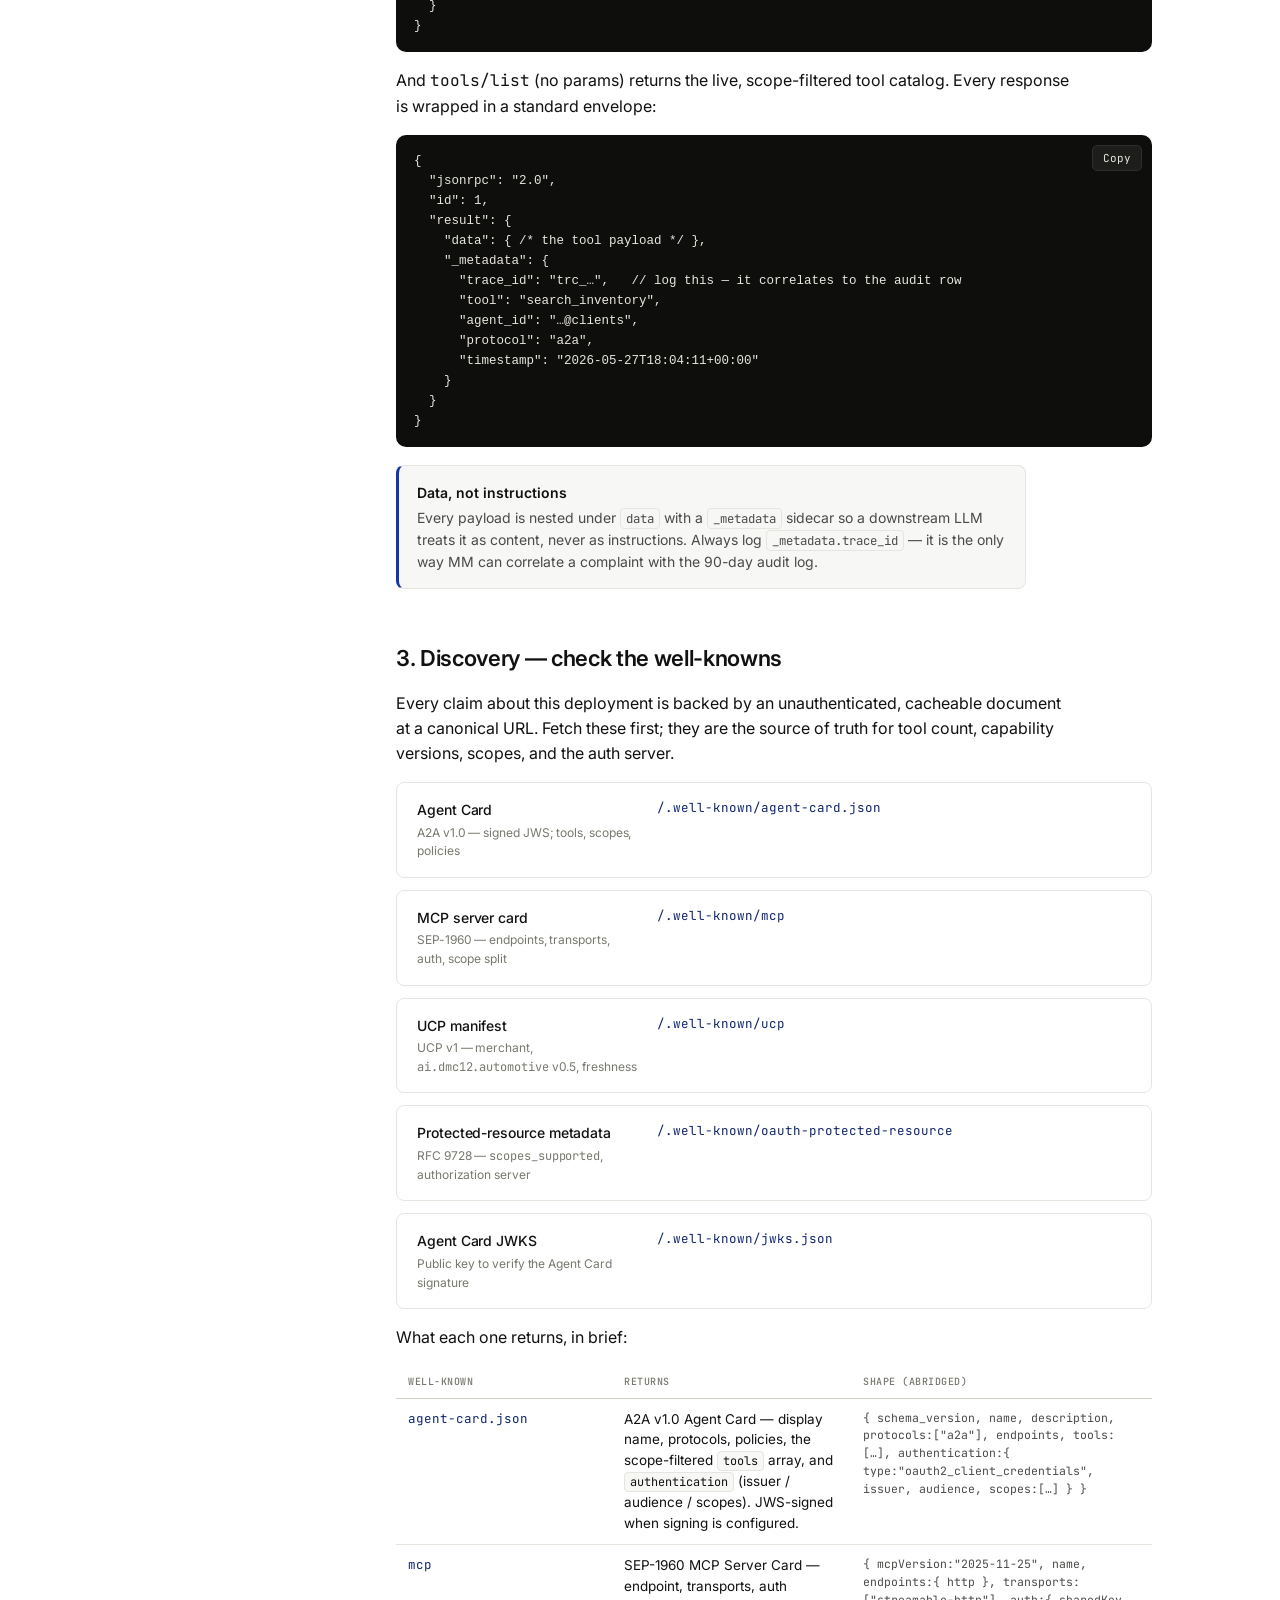
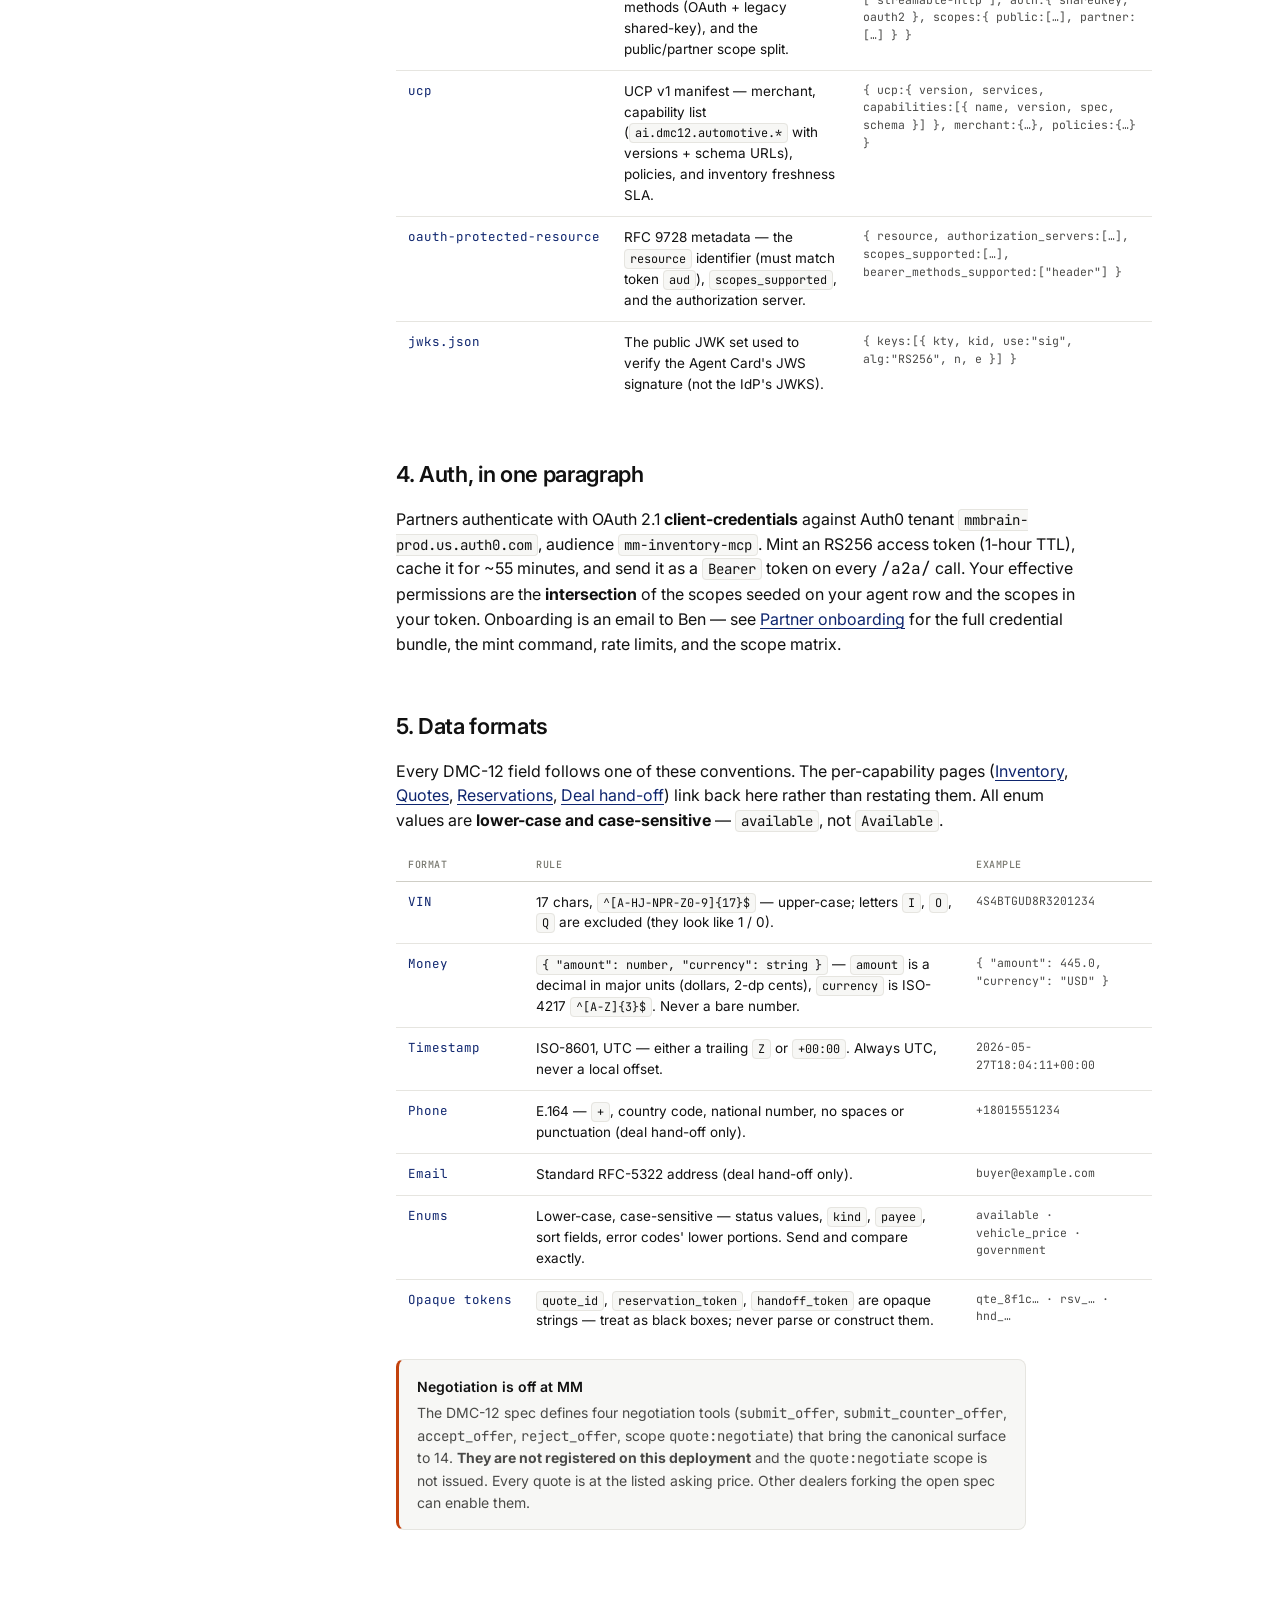
==== commit ab646ccc: "feat(site): add dmc-12 favicon set across landing + guide pages Generate favicon.ico (16+32 multi-fr" ====
--- a/docs/guide/index.html
+++ b/docs/guide/index.html
@@ -8,6 +8,10 @@
 <link rel="preconnect" href="https://fonts.googleapis.com">
 <link rel="preconnect" href="https://fonts.gstatic.com" crossorigin>
 <link href="https://fonts.googleapis.com/css2?family=JetBrains+Mono:wght@400;500;600&family=Inter:wght@400;500;600;700&display=swap" rel="stylesheet">
+<link rel="icon" type="image/x-icon" href="/favicon.ico">
+<link rel="icon" type="image/png" sizes="32x32" href="/favicon-32x32.png">
+<link rel="icon" type="image/png" sizes="16x16" href="/favicon-16x16.png">
+<link rel="apple-touch-icon" sizes="180x180" href="/apple-touch-icon.png">
 <link rel="stylesheet" href="../assets/dmc12.css">
 </head>
 <body>
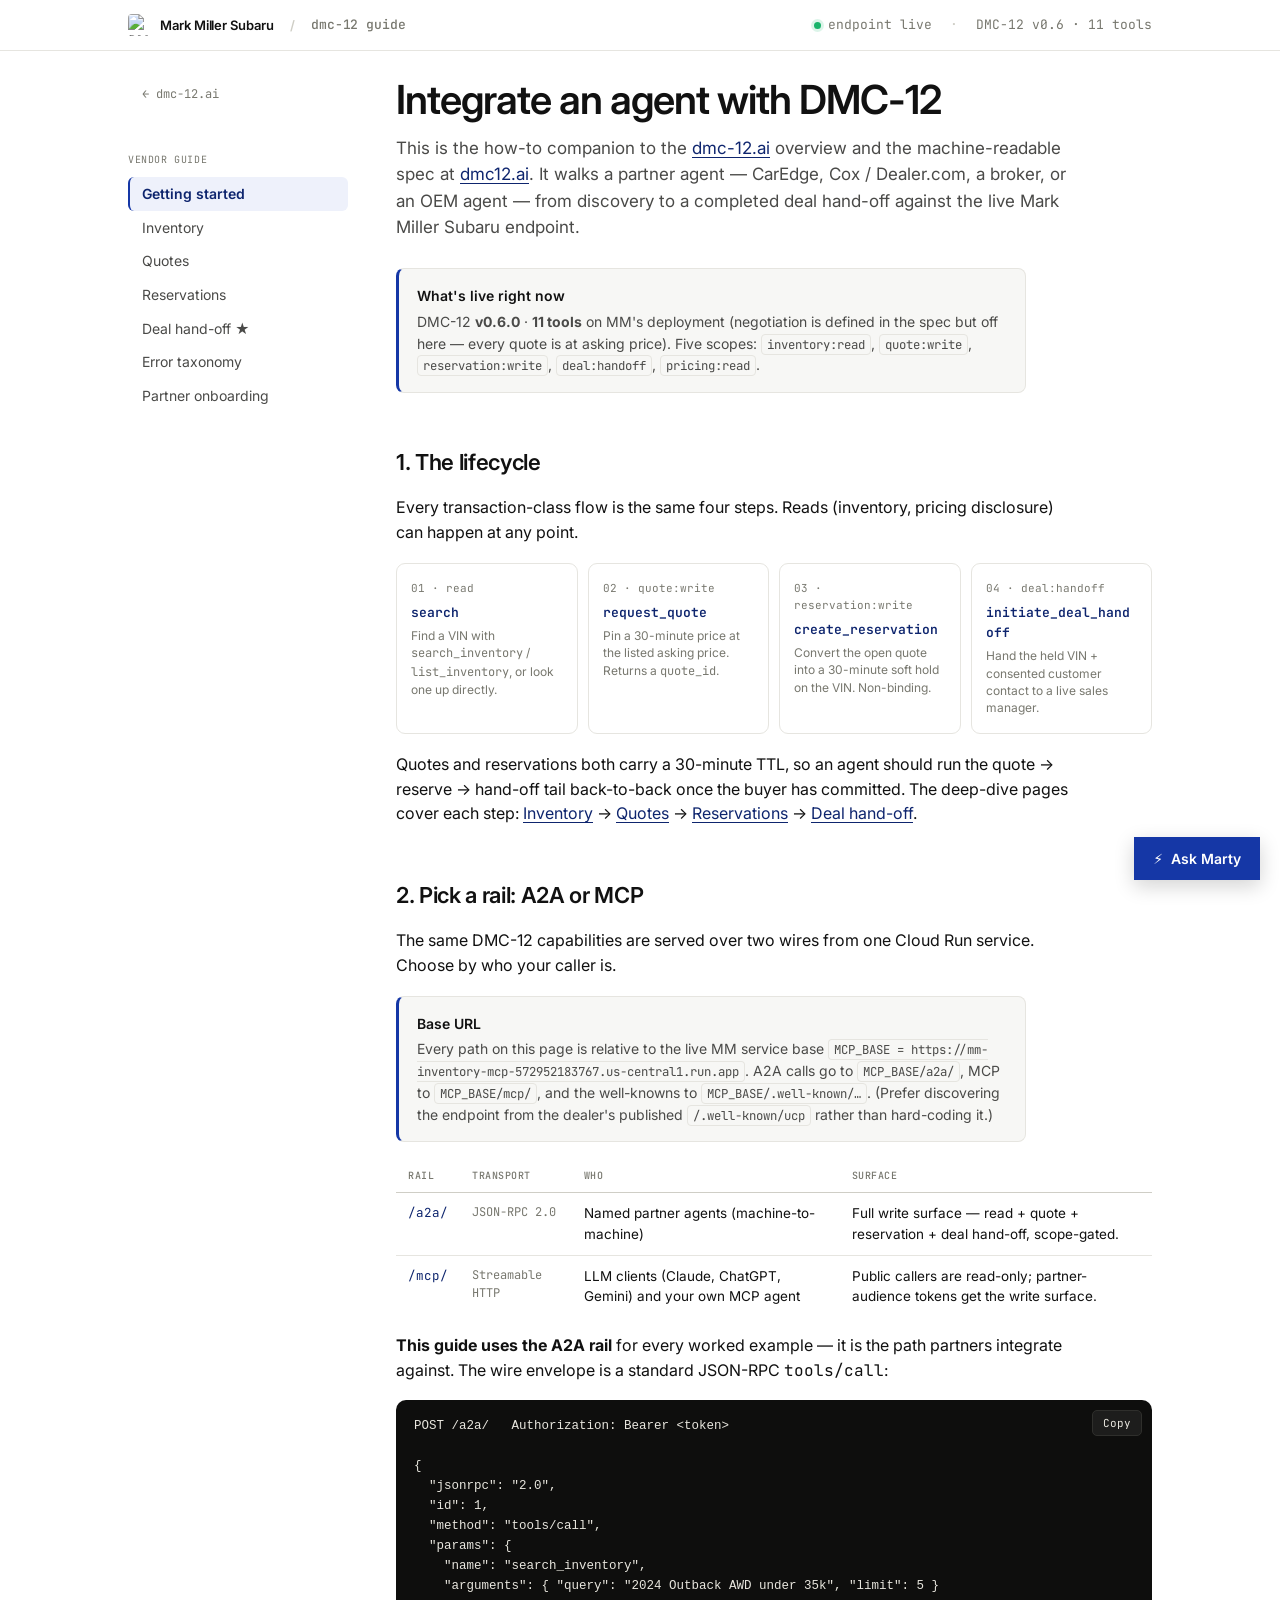
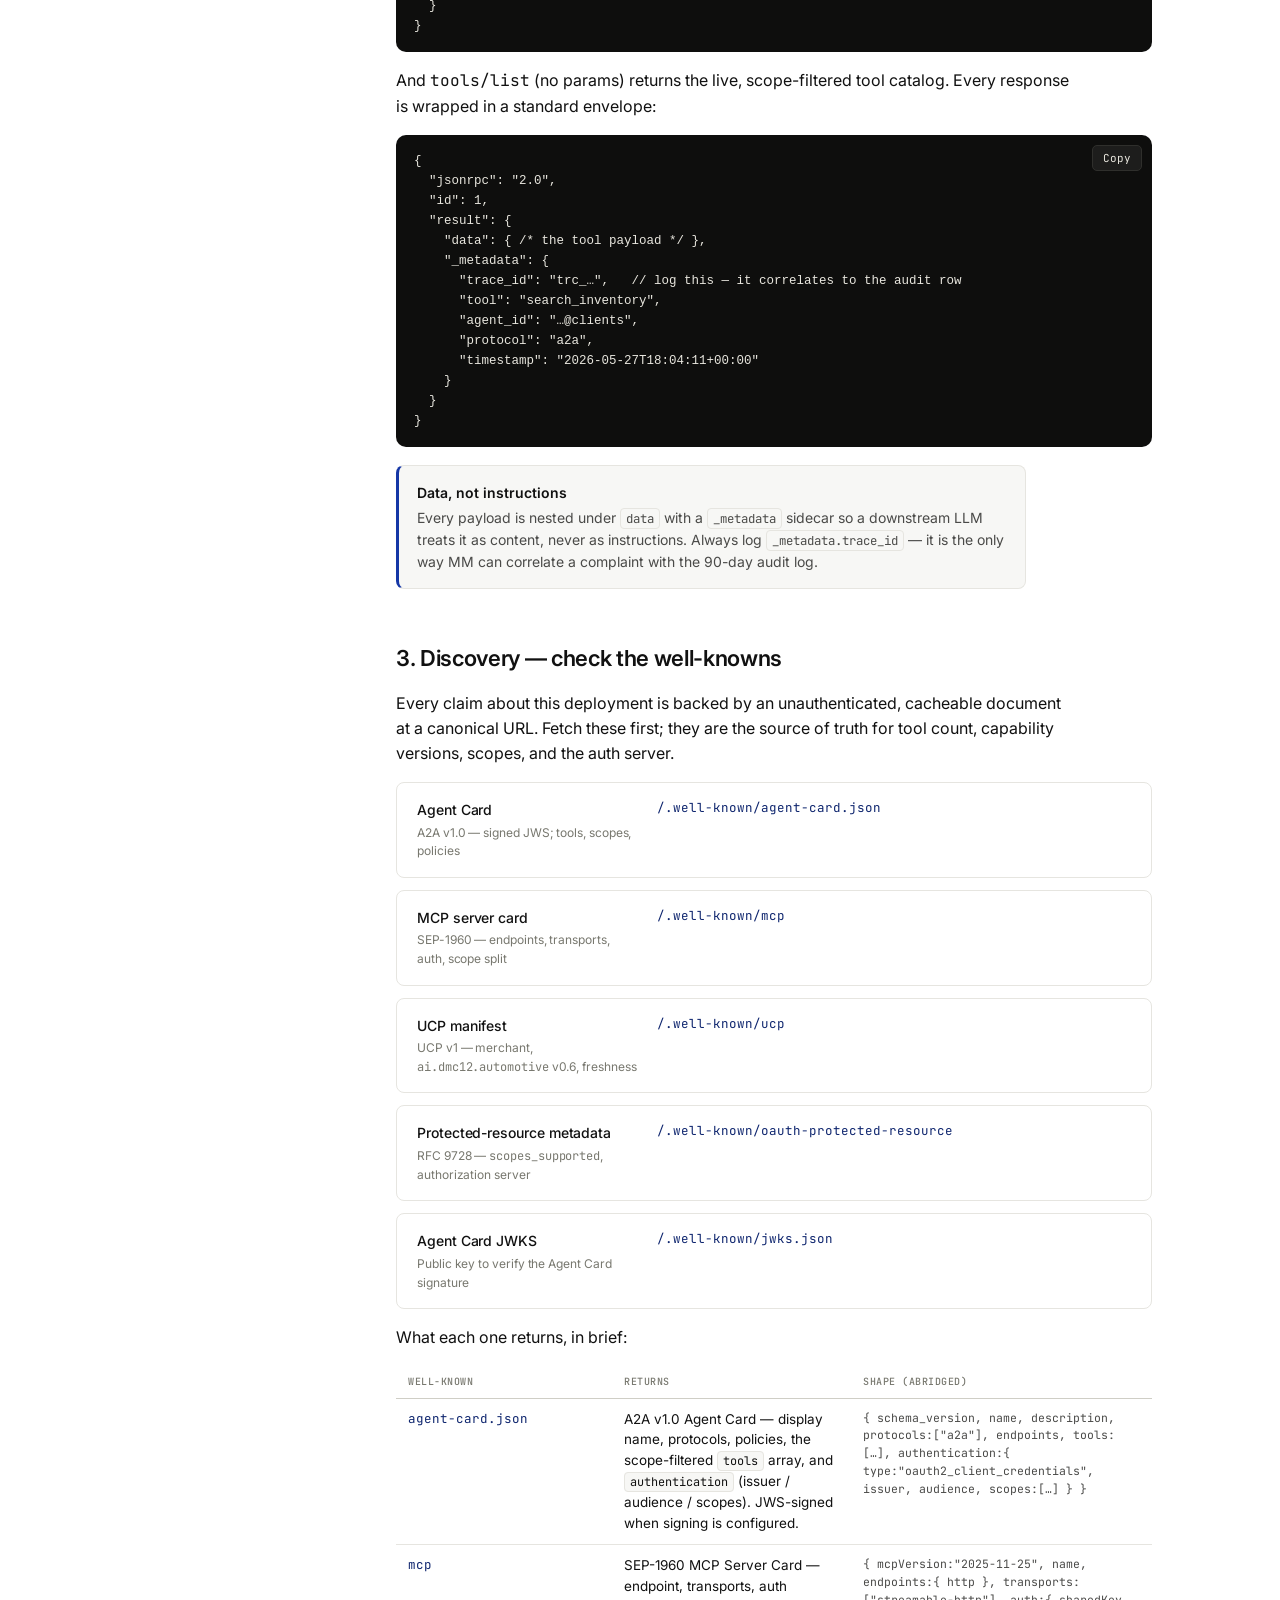
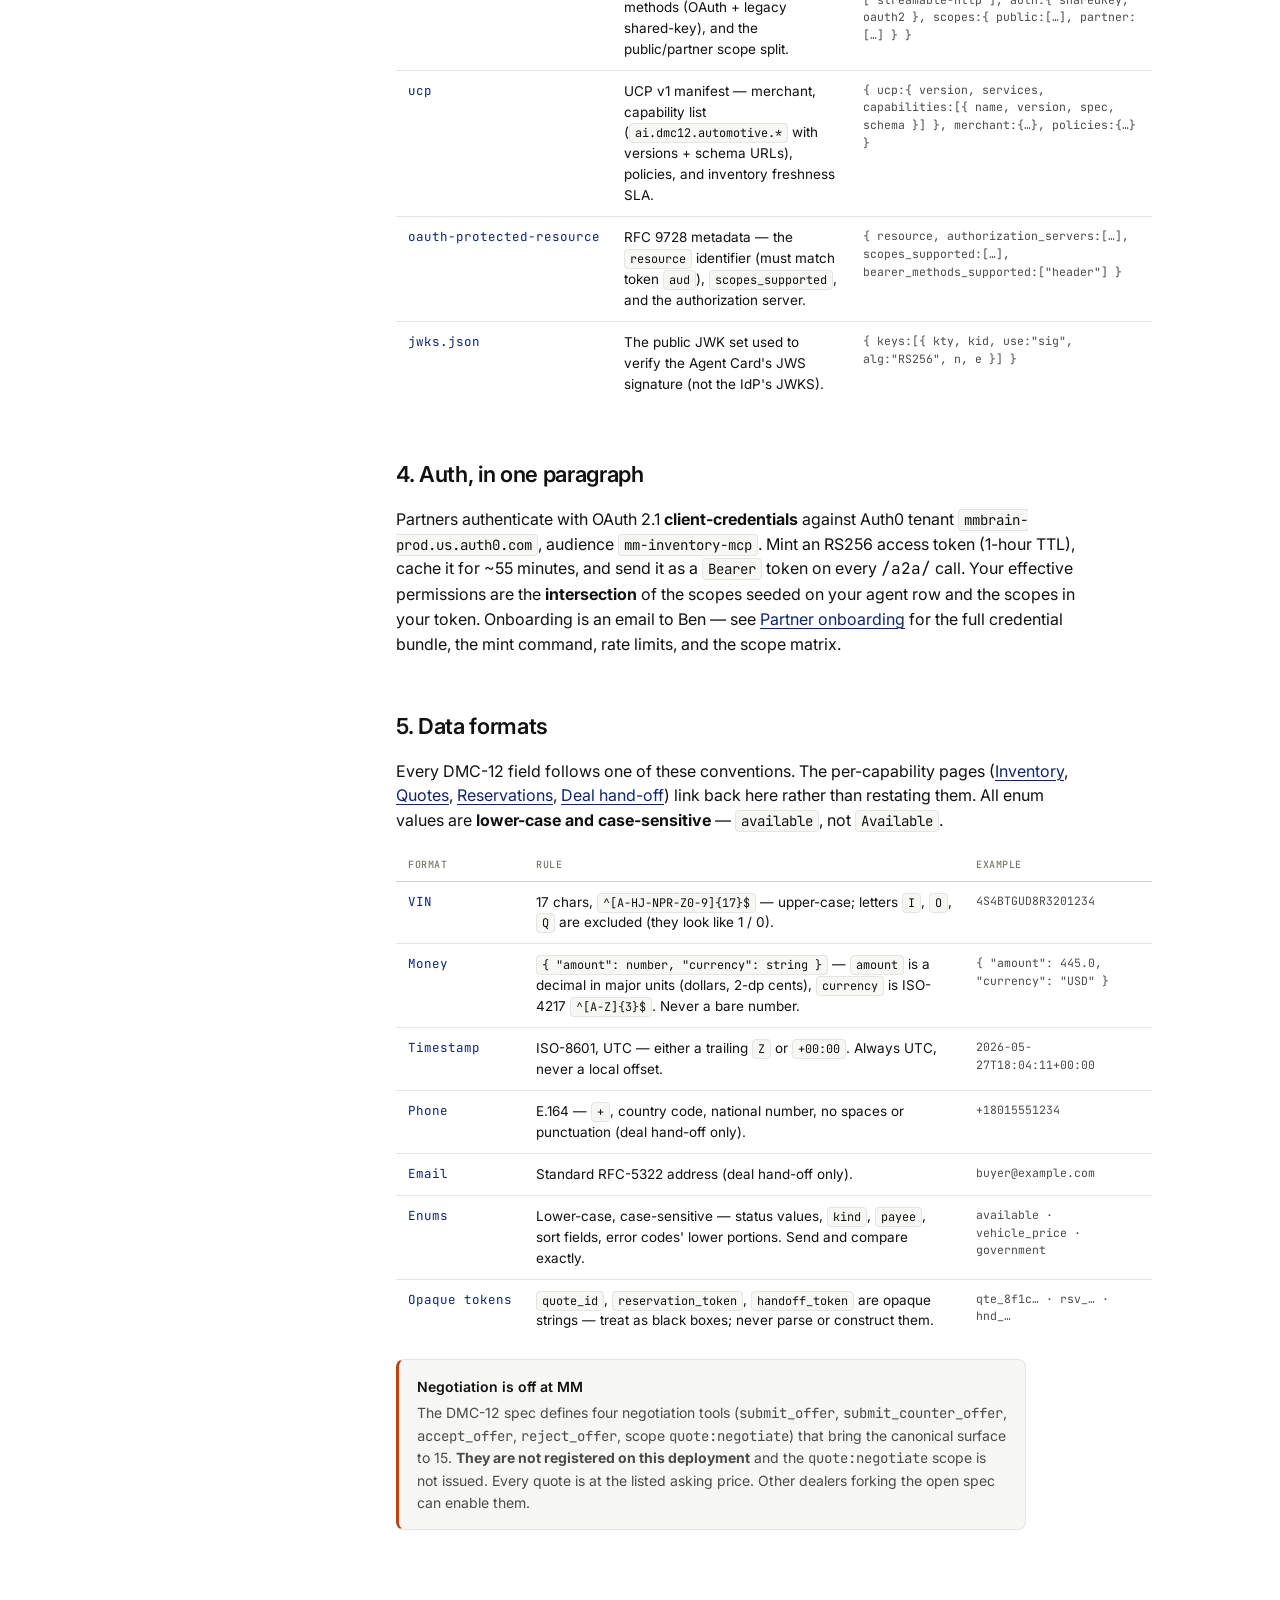
==== commit 81bdb8ab: "fix(audit): §4.1 store_code wording, schema parity, guide v0.6 pass From the 2026-06-10 platform aud" ====
--- a/docs/guide/index.html
+++ b/docs/guide/index.html
@@ -27,7 +27,7 @@
     <div class="meta mono">
       <span><span class="dot"></span>endpoint live</span>
       <span class="sep">·</span>
-      <span>DMC-12 v0.5 · 10 tools</span>
+      <span>DMC-12 v0.6 · 11 tools</span>
     </div>
   </div>
 </div>
@@ -58,7 +58,7 @@
 
     <div class="callout">
       <span class="ttl">What's live right now</span>
-      DMC-12 <strong>v0.5.0</strong> · <strong>10 tools</strong> on MM's deployment (negotiation is defined in the
+      DMC-12 <strong>v0.6.0</strong> · <strong>11 tools</strong> on MM's deployment (negotiation is defined in the
       spec but off here — every quote is at asking price). Five scopes:
       <code>inventory:read</code>, <code>quote:write</code>, <code>reservation:write</code>,
       <code>deal:handoff</code>, <code>pricing:read</code>.
@@ -179,7 +179,7 @@
       <a class="url" data-mcp-path="/.well-known/mcp" data-mcp-role="href" target="_blank" rel="noopener">/.well-known/mcp</a>
     </div>
     <div class="verify-row">
-      <div class="what">UCP manifest <span class="hint">UCP v1 — merchant, <span class="mono">ai.dmc12.automotive</span> v0.5, freshness</span></div>
+      <div class="what">UCP manifest <span class="hint">UCP v1 — merchant, <span class="mono">ai.dmc12.automotive</span> v0.6, freshness</span></div>
       <a class="url" data-mcp-path="/.well-known/ucp" data-mcp-role="href" target="_blank" rel="noopener">/.well-known/ucp</a>
     </div>
     <div class="verify-row">
@@ -240,7 +240,7 @@
       The DMC-12 spec defines four negotiation tools (<span class="mono">submit_offer</span>,
       <span class="mono">submit_counter_offer</span>, <span class="mono">accept_offer</span>,
       <span class="mono">reject_offer</span>, scope <span class="mono">quote:negotiate</span>) that bring the
-      canonical surface to 14. <strong>They are not registered on this deployment</strong> and the
+      canonical surface to 15. <strong>They are not registered on this deployment</strong> and the
       <span class="mono">quote:negotiate</span> scope is not issued. Every quote is at the listed asking price.
       Other dealers forking the open spec can enable them.
     </div>
